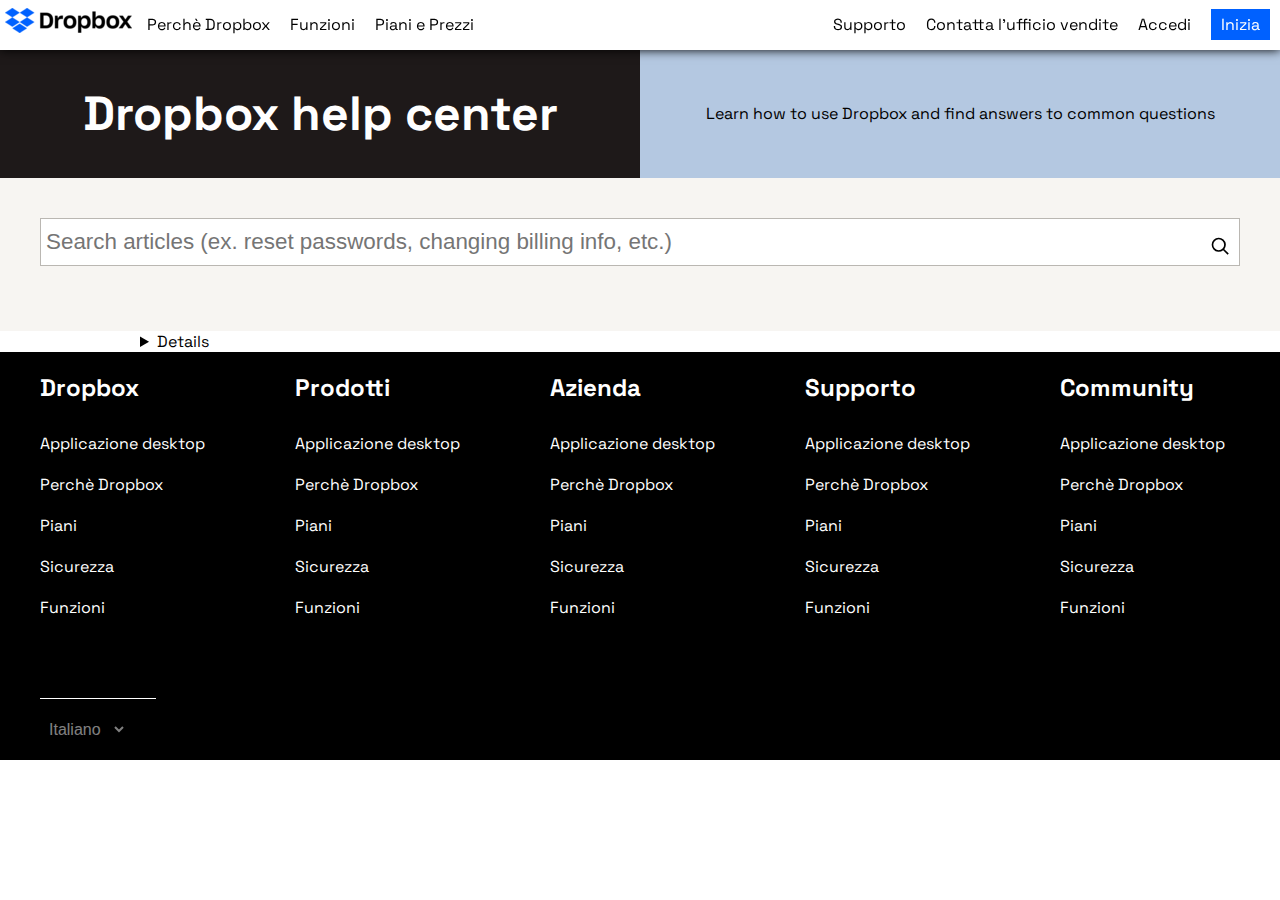
==== pages/help.html @ 16fe7fb5 "created help.html, built header and search bar" ====
<!DOCTYPE html>
<html lang="en">

<head>
    <meta charset="UTF-8">
    <meta name="viewport" content="width=device-width, initial-scale=1.0">
    <link rel="preconnect" href="https://fonts.googleapis.com">
    <link rel="preconnect" href="https://fonts.gstatic.com" crossorigin>
    <link href="https://fonts.googleapis.com/css2?family=Space+Grotesk&display=swap" rel="stylesheet">
    <link rel="stylesheet" href="https://cdnjs.cloudflare.com/ajax/libs/font-awesome/6.4.2/css/all.min.css"
        integrity="sha512-z3gLpd7yknf1YoNbCzqRKc4qyor8gaKU1qmn+CShxbuBusANI9QpRohGBreCFkKxLhei6S9CQXFEbbKuqLg0DA=="
        crossorigin="anonymous" referrerpolicy="no-referrer" />
    
    <link rel="stylesheet" href="../css/style.css">
    <title>Dropbox</title>
</head>

<body>
    <!-- header fixed -->
    <header>
        <nav class="flex j-between nav-list">
            <!-- left-side -->
            <div class="left-side-header flex align-center">
                <div>
                    <h1 class="flex content-center"><a href="../index.html"><img id="logo" src="../img/logo-small.png" alt="logo-dropbox"></a></h1>
                </div>
                <ul class="flex black-text align-center">
                    <li class="mouse-action menu">
                        <a href="../index.html">Perch&egrave; Dropbox</a>
                        <div class="submenu">
                            <ul class="submenu-list">
                                <li><a href="">Lorem ipsum dolor sit amet.</a></li>
                                <li><a href="">Lorem ipsum dolor sit amet.</a></li>
                                <li><a href="">Lorem ipsum dolor sit amet.</a></li>
                            </ul>
                        </div>
                    </li>
                    <li class="mouse-action menu">
                        <a href="">Funzioni</a>
                        <div class="submenu">
                            <ul class="submenu-list">
                                <li><a href="">Lorem ipsum dolor sit amet.</a></li>
                                <li><a href="">Lorem ipsum dolor sit amet.</a></li>
                                <li><a href="">Lorem ipsum dolor sit amet.</a></li>
                            </ul>
                        </div>
                    </li>
                    <li class="mouse-action menu">
                        <a href="">Piani e Prezzi</a>
                        <div class="submenu">
                            <ul class="submenu-list">
                                <li><a href="">Lorem ipsum dolor sit amet.</a></li>
                                <li><a href="">Lorem ipsum dolor sit amet.</a></li>
                                <li><a href="">Lorem ipsum dolor sit amet.</a></li>
                            </ul>
                        </div>
                    </li>
                </ul>
            </div>
            <!-- right-side -->
            <div class="right-side-header flex align-center">
                <ul class="flex black-text">
                    <li class="mouse-action"><a href="">Supporto</a></li>
                    <li class="mouse-action"><a href="">Contatta l'ufficio vendite</a></li>
                    <li class="mouse-action"><a href="">Accedi</a></li>
                    <li class="inizia-button"><a class="white-text" id="inizia" href="">Inizia</a></li>
                </ul>
            </div>
        </nav>
    </header>

    <main class="no-margin">
        <!-- hero -->
            <div class="help-hero flex f-wrap">
                <div class="hero-box help-center1">
                    <h1>Dropbox help center</h1>
                </div>
                <div class="hero-box help-center2">
                    <p>Learn how to use Dropbox and find answers to common questions</p>
                </div>
            </div>

        <!-- search bar 1200px -->
        <div class="beige">
            <div class="container">
                <input class="search-bar" type="search" placeholder="Search articles (ex. reset passwords, changing billing info, etc.)">
                <img class="search-icon" src="../img/search.svg" alt="search-icon">
            </div>

        </div>

        <!-- help-menu -->
        <div class="container-small">
            <section class="help-menu">
                <div></div>
                <div></div>
                <div></div>
            </section>
        </div>

        <!-- products -->
        <div class="container-small">
            <div>
                <h2></h2>
                <p></p>
            </div>
            <div class="products-container">
                <div></div>
                <div></div>
                <div></div>
                <div></div>
                <div></div>
            </div>
        </div>

        <!-- Popular articles -->
        <section>
            <div class="container-small">
                <h2></h2>
                <div></div>
                <div></div>
                <div></div>
                <div></div>
            </div>
        </section>

        <!-- top community posts -->
        <div class="container-small">
            <details></details>
        </div>

        <!-- learn more -->
        <div class="container-small">
            <div></div>
            <div></div>
            <div></div>
        </div>

    </main>
    <!-- footer -->
    <footer>
        <div class="container flex j-between">
            <ul class="footer-list">
                <li>
                    <h2 class="list-title">Dropbox</h2>
                </li>
                <li><a href="">Applicazione desktop</a></li>
                <li><a href="">Perch&egrave; Dropbox</a></li>
                <li><a href="">Piani</a></li>
                <li><a href="">Sicurezza</a></li>
                <li><a href="">Funzioni</a></li>
            </ul>
            <ul class="footer-list">
                <li>
                    <h2 class="list-title">Prodotti</h2>
                </li>
                <li><a href="">Applicazione desktop</a></li>
                <li><a href="">Perch&egrave; Dropbox</a></li>
                <li><a href="">Piani</a></li>
                <li><a href="">Sicurezza</a></li>
                <li><a href="">Funzioni</a></li>
            </ul>
            <ul class="footer-list">
                <li>
                    <h2 class="list-title">Azienda</h2>
                </li>
                <li><a href="">Applicazione desktop</a></li>
                <li><a href="">Perch&egrave; Dropbox</a></li>
                <li><a href="">Piani</a></li>
                <li><a href="">Sicurezza</a></li>
                <li><a href="">Funzioni</a></li>
            </ul>
            <ul class="footer-list">
                <li>
                    <h2 class="list-title">Supporto</h2>
                </li>
                <li><a href="">Applicazione desktop</a></li>
                <li><a href="">Perch&egrave; Dropbox</a></li>
                <li><a href="">Piani</a></li>
                <li><a href="">Sicurezza</a></li>
                <li><a href="">Funzioni</a></li>
            </ul>
            <ul class="footer-list">
                <li>
                    <h2 class="list-title">Community</h2>
                </li>
                <li><a href="">Applicazione desktop</a></li>
                <li><a href="">Perch&egrave; Dropbox</a></li>
                <li><a href="">Piani</a></li>
                <li><a href="">Sicurezza</a></li>
                <li><a href="">Funzioni</a></li>
            </ul>
        </div>
        <div class="bottom-footer container">
            <div class="line-footer"></div>
            <div>
                <i class="fa-solid fa-earth-europe"></i>
                <select name="languages" id="lang">
                    <option value="italian">Italiano</option>
                    <option value="german">Deutsch</option>
                    <option value="spanish">Espa&ntilde;ol</option>
                    <option value="french">Fran&ccedil;ais</option>
                </select>
            </div>
        </div>

    </footer>
</body>

</html>
---- css/style.css ----
/* general */
*{
    margin: 0;
    padding: 0;
    box-sizing: border-box;
    list-style: none;
    text-decoration: none;
}
:root {
    --color-light-grey: #d3d3d3;
	--color-hero:#b8d1e5;
	--color-black:#000000;
	--color-white:#ffffff;
	--color-button:#0061ff;
    --color-box-1: #A2D39B;
    --color-box-2: #61092C;
    --color-box-3: #0093CE;
    --color-box-4: #FE1D1D;
    --color-box-5: #F4F4F4;
    --color-box-6: #D50120;
    --color-box-7: #B4D0E6;
    --color-box-8: #0E2581;
    --color-box-9: #FED831;
    --button-shadow: rgba(0, 0, 0, 0.3) 0px 5px 10px;
    --brightness: brightness(85%);
}
html{
    scroll-behavior: smooth;
}
body{
    font-family: 'Space Grotesk', sans-serif;
}

.container{
    max-width: 1200px;
    margin: 0 auto;
}
.container-small{
    max-width: 1000px;
    margin: 0 auto;
}
.img{
    width: 100%;
    display: block;
}
.hero{
    background-color: var(--color-hero);
}
.blue-button{
    background-color: var(--color-button);
}
.action{
    padding: 10px 10px;
    text-align: center;
}
.black-text *{
    color: var(--color-black);
}
.white-text{
    color: var(--color-white);
}
.trial{
    background-color: var(--color-hero);
}

.box-hover:hover, .blue-button:hover, .blue-button.action:hover{
    filter: var(--brightness);
}

/* flex-utilities */
.flex{
    display: flex;
}
.j-between{
    justify-content: space-between;
}
.j-around{
    justify-content: space-around;
}

.j-center{
    justify-content: center;
}
.align-center{
    align-items: center;
}
.content-center{
    align-content: center;
}
.f-row{
    flex-direction: row;
}
.f-column{
    flex-direction: column;
}
.f-wrap{
    flex-wrap: wrap;
}
.f-end{
    justify-content: flex-end;
}

/* nav */
nav{
    position: fixed;
    width: 100%;
    z-index: 1000;
    background-color: var(--color-white);
    box-shadow: 0 0 10px var(--color-black);
    height: 50px;
}
#logo{
    padding: 5px;
}
.mouse-action, #inizia, .inizia-button{
    padding: 0px 10px;
    height: 50px;
    line-height: 50px;
}
#inizia{
    background-color: var(--color-button);
    padding: 5px 10px;
}
.mouse-action:hover{
    background-color: var(--color-light-grey);
}
#inizia:hover, .inizia-button:hover{
    background-color: var(--color-button);
}
.right-side-header .mouse-action:hover{
    border-bottom: 2px solid var(--color-black);
}

/* nav-submenu */
.menu{
    position: relative;
}
.submenu{
    position: absolute;
    left: 0;
    display: none;
    background-color: var(--color-light-grey);
    color: var(--color-black);
    min-width: 250px;
    line-height: normal;
    padding: 10px 10px;
}
.submenu-list *{
    padding: 10px 0;
}

.menu:hover .submenu{
    display: block;
}

/* hero */
.hero-position{
    position:relative;
    bottom: -80px;
}
.hero-title{
    font-size: 4.5em;
    max-width: 1000px;
    margin-bottom: 20px;
}
.hero-img-container{
    max-width: 70%;
}
.text-box{
    max-width: 30%;
    row-gap: 50px;
}
.fa-arrow-down{
    font-size: 40px;
    color: var(--color-black);
}

/* payment option */
main{
    margin-top: 100px;
}
.business-text{
    font-size: 2.7em;
}
.payment-box{
    padding: 50px 0 30px 0;
}
.payment-option{
    padding-right: 40px;
}

/* choose your plan */
.card{
    width: 30%;
    border: 1px solid var(--color-light-grey);
}
.card-padding, .padding{
    padding: 20px;
}
.plan-features, .best-features{
    padding-top: 40px;
}
.option-header, .enterprise{
    text-align: center;
    border-bottom: 1px solid var(--color-light-grey);
    padding: 10px 0;
}
.plan-type{
    font-size: 1.5em;
    padding: 0 0 30px 0;
}
.price{
    font-size: 1em;
    font-weight: bolder;
}
.light-grey{
    color: var(--color-light-grey);
    padding-top: 5px;
}
.plan-features *{
    padding-bottom: 15px;
}
.best-features *{
    padding: 5px 0;
}
.icon{
    padding-right: 5px;
}
.buy-now{
    padding: 20px 0;
}
.buy-action{
    color: var(--color-button);
    text-decoration: underline;
}
.line{
    margin-right: 80%;
    border-bottom: 1px solid var(--color-light-grey);
    padding-bottom: 30px;
}
.line-five{
    padding-left: 20%;
    border-bottom: 1px solid var(--color-light-grey);
}
.features-title{
    padding-bottom: 20px;
    font-weight: bold;
    padding-left: 10px;
}
.fa-check{
    padding: 0 5px;
    color: var(--color-button);
}
.enterprise-box{
    border: 1px solid var(--color-light-grey);
    margin-top: 50px;
}
.setup{
    max-width: 70%;
}
.setup-bis{
    max-width: 30%;
    padding-top: 10px;
}
.contact{
    padding: 10px 35px;
}
.contact-office{
    font-weight: bold;
    padding-bottom: 50px;
}
#free-trial{
    scroll-margin-top: 50px;
}

/* partner */
.dropbox-partner{
    margin: 150px 0;
}
.img-container{
    max-width: 60%;
}
.partner-text-box{
    max-width: 40%;
    padding: 60px;
}
.partner-button{
    margin: 30px 0;
}
.partner-button-text{
    border: 1px solid var(--color-black);
    padding: 10px;
    color: var(--color-black);
}
.partner-button:hover{
    box-shadow: var(--button-shadow);
    display: inline-flex;
}

/* business advantages */
.section-title{
    font-size: 2.8em;
    padding-bottom: 50px;
}
.figure-container{
    width: 100%;
}
.business-section{
    width: 30%;
    margin-bottom: 40px;
}
.section-h4{
    font-size: 1.5em;
    padding-top: 5px;
    padding-bottom: 25px;
}
.learn-more{
    margin: 100px 0 100px 0;
}
.learn-more-h2{
    font-size: 2.5em;
    max-width: 60%;
    padding-bottom: 40px;
}
.learn-more-button{
    text-decoration: underline;
    color: var(--color-button);
}

/* affiliate names */
.affiliate-names{
    width:100%; /* 17px = size scrollbar Y */
    height: calc(100vw  / 3);
}
.right-box, .center-box, .left-box{
    width: calc(100% / 3);
}
.box-setup{
    width: 50%;
    height: 50%;
}
.box-setup-five{
    width: 100%;
    height: 100%;
    margin: 0 auto;
}
.logo-box-hover{
    width: 100%;
    height: 100%;
    margin: 0 auto;
    padding: 20px;
}
.logo-img{
    width: 100%;
    filter: invert(100%) sepia(14%) saturate(7500%) hue-rotate(205deg) brightness(113%) contrast(113%);
}
.logo-img-five{
    width: 50%;
}
.logo-box{
    width: 100%;
    height: 100%;
    padding: 30px;
}
.logo-box-five{
    width: 100%;
    height: 100%;
    justify-content: space-evenly;
    align-items: flex-start;
    padding: 20px;
}
.scroll-y{
    overflow-y: scroll;
    max-height: 150px;
}

/* box colors */
/* box 1 */
.box-color-one{
    background-color: var(--color-box-1);
}
/* box 2 */
.box-color-two{
    background-color: var(--color-box-2);
}
/* box 3 */
.box-color-three{
    background-color: var(--color-box-3);
}
/* box 4 */
.box-color-four{
    background-color: var(--color-box-4);
}
/* box 5 */
.box-color-five{
    background-color: var(--color-box-5);
}
/* box 6 */
.box-color-six{
    background-color: var(--color-box-6);
}
/* box 7 */
.box-color-seven{
    background-color: var(--color-box-7);
}
/* box 8 */
.box-color-eight{
    background-color: var(--color-box-8);
}
/* box 9 */
.box-color-nine{
    background-color: var(--color-box-9);
}

/* free trial */
.trial-h2{
    font-size: 2.5em;
    font-weight: bolder;
    color: var(--color-box-2);
}
.left-box-trial{
    width: 60%;
    margin: 10%;
}
.right-box-trial{
    width: 40%;
}
.button-text{
    padding: 10px 30px;
    background-color: var(--color-white);
    color: var(--color-black);
}
.button-text:hover{
    box-shadow: var(--button-shadow);
}

/* faq section */
.faq{
    margin: 100px auto;
}
.faq-h2{
    padding-bottom: 50px;
    font-size: 2.5em;
    font-weight: bolder;
}
.border, .faq-h2{
    border-bottom: 1px solid var(--color-black);
}
.faq-list{
    padding: 30px 0;
    font-weight: bold;
}
.fa-chevron-down{
    margin-right: 20px;
}

.border p{
    margin-bottom: 10px;
}

/* footer */
footer{
    background-color: var(--color-black);
}
.footer-list{
    width: 15%;
}
.footer-list *{
    color: var(--color-white);
    padding: 10px 0;
}
.bottom-footer{
   margin-top: 70px;
   padding: 0 40px 20px 0;
}
.line-footer{
    border-bottom: 1px solid var(--color-white);
    margin-right: 90%;
    margin-bottom: 20px;
}
.fa-earth-europe{
    color: var(--color-white);
    opacity: 50%;
    margin-right: 5px;
}
#lang{
    background-color: var(--color-black);
    border: none;
    color: var(--color-white);
    font-size: 1em;
    opacity: 50%;
}


/* help page */

:root{
    --left-hero: #1E1919;
    --right-hero: #B4C8E1;
    --background: #F7F5F2;
    --border: #BAB7B2;
}
.no-margin{
    margin: 0 auto;
}
.help-hero{
    padding-top: 50px;
}
.hero-box{
    width: calc(100% / 2);
    height: 10vw;
    line-height: 10vw;
    text-align: center;
}

.help-center1{
    background-color: var(--left-hero);
    color: var(--color-white);
    font-size: 1.5em;
}
.help-center2{
    background-color: var(--right-hero);
}
.beige{
    background-color: var(--background);
}
.search-bar{
    margin: 40px 0;
    width: 100%;
    min-height: 40px;
    background-color: var(--color-white);
    font-size: 1.4em;
    border: 0.5px solid var(--border);
    padding: 10px 5px;
}

.search-icon{
    position: relative;
    left: 1170px;
    bottom: 70px;
    width: 20px;
}
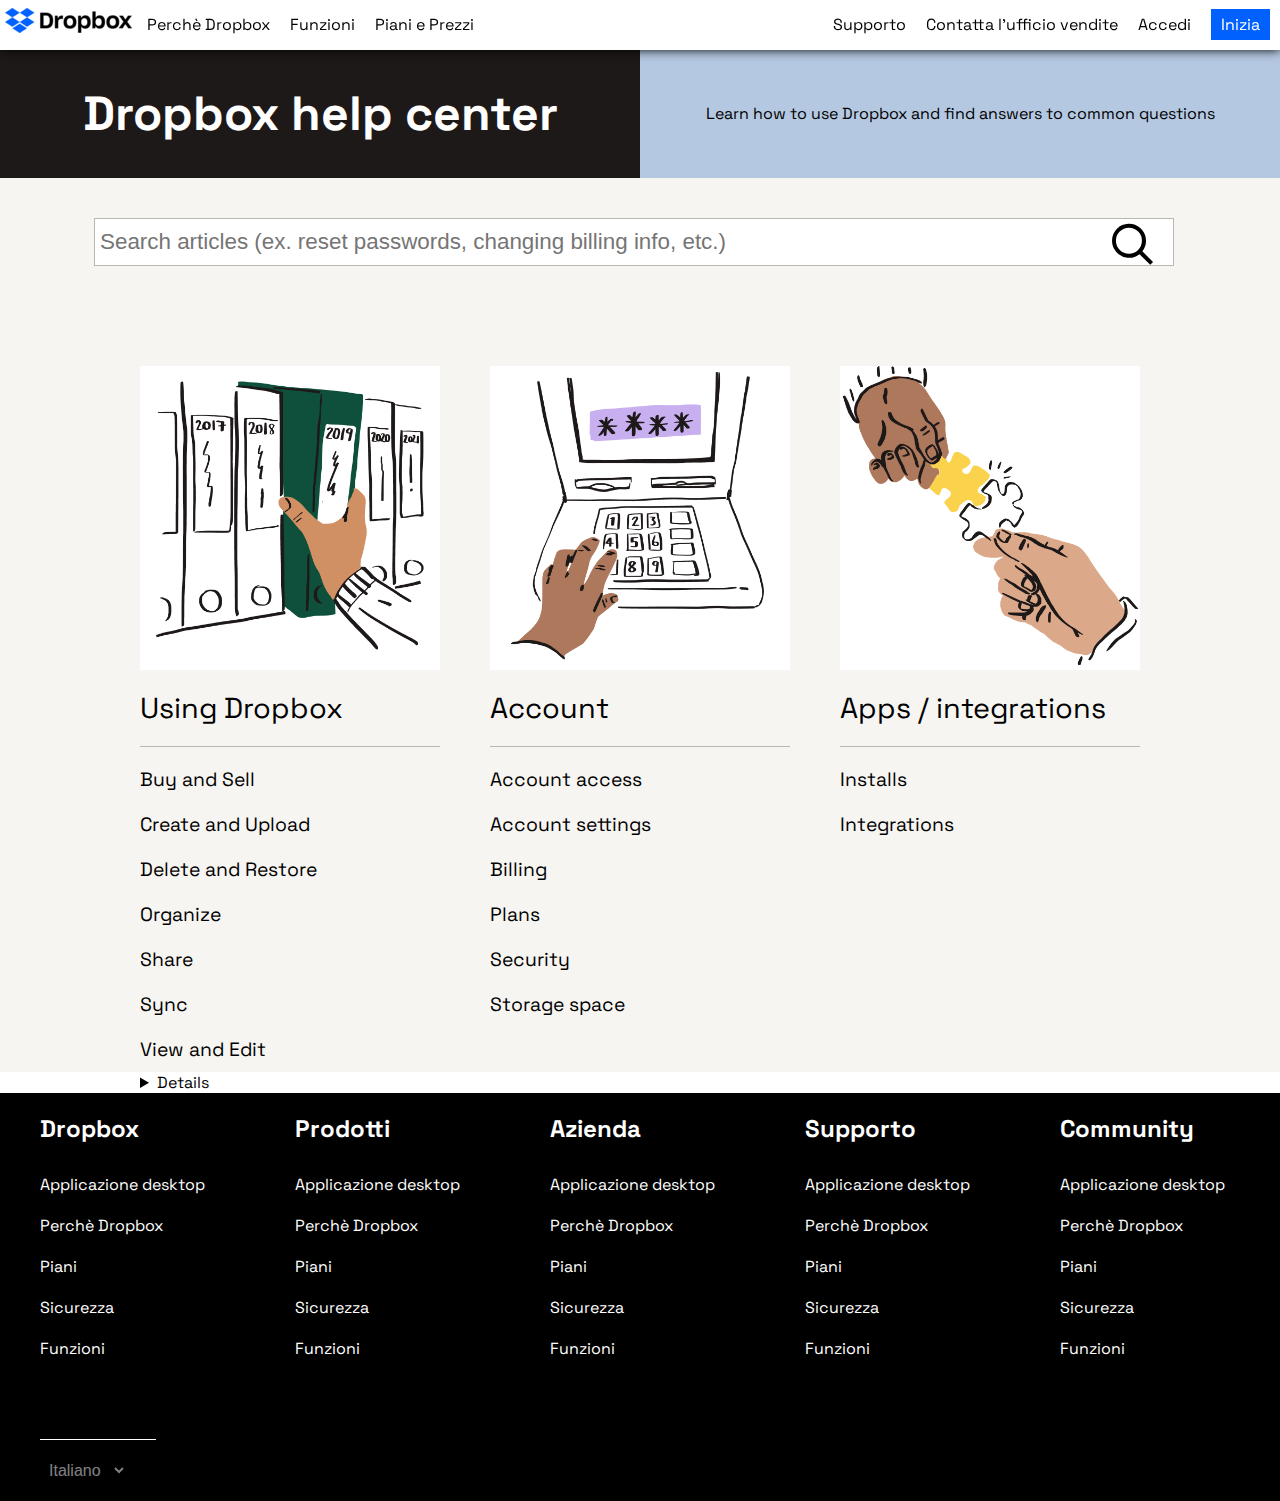
==== commit c925bd36: "added help menu section" ====
--- a/pages/help.html
+++ b/pages/help.html
@@ -82,21 +82,68 @@
 
         <!-- search bar 1200px -->
         <div class="beige">
-            <div class="container">
-                <input class="search-bar" type="search" placeholder="Search articles (ex. reset passwords, changing billing info, etc.)">
-                <img class="search-icon" src="../img/search.svg" alt="search-icon">
-            </div>
-
-        </div>
-
-        <!-- help-menu -->
-        <div class="container-small">
-            <section class="help-menu">
-                <div></div>
-                <div></div>
-                <div></div>
-            </section>
-        </div>
+            <div class="container bar flex">
+                <div class="search-bar-space">
+                    <input class="search-bar" type="search" placeholder="Search articles (ex. reset passwords, changing billing info, etc.)">
+                </div>
+                <div class="search-icon-svg flex">
+                    <img class="search-icon j-center" src="../img/search.svg" alt="search-icon">
+                </div>
+            </div>
+
+                    <!-- help-menu -->
+            <div class="container-small">
+                <section class="help-menu flex j-between">
+                    <div class="help-card">
+                        <div class="help-card-img-container">
+                            <img class="help-card-img" src="../img/files-old-.png" alt="old-files">
+                        </div>
+                        <div>
+                            <ul class="help-card-list">
+                                <li id="help-list-title">Using Dropbox</li>
+                                <li><a href="">Buy and Sell</a></li>
+                                <li><a href="">Create and Upload</a></li>
+                                <li><a href="">Delete and Restore</a></li>
+                                <li><a href="">Organize</a></li>
+                                <li><a href="">Share</a></li>
+                                <li><a href="">Sync</a></li>
+                                <li><a href="">View and Edit</a></li>
+                            </ul>
+                        </div>
+                    </div>
+                    <div class="help-card">
+                        <div class="help-card-img-container">
+                            <img class="help-card-img" src="../img/password-pin.png" alt="old-files">
+                        </div>
+                        <div>
+                            <ul class="help-card-list">
+                                <li id="help-list-title">Account</li>
+                                <li><a href="">Account access</a></li>
+                                <li><a href="">Account settings</a></li>
+                                <li><a href="">Billing</a></li>
+                                <li><a href="">Plans</a></li>
+                                <li><a href="">Security</a></li>
+                                <li><a href="">Storage space</a></li>
+                            </ul>
+                        </div>
+                    </div>
+                    <div class="help-card">
+                        <div class="help-card-img-container">
+                            <img class="help-card-img" src="../img/puzzle-connection.png" alt="old-files">
+                        </div>
+                        <div>
+                            <ul class="help-card-list">
+                                <li id="help-list-title">Apps / integrations</li>
+                                <li><a href="">Installs</a></li>
+                                <li><a href="">Integrations</a></li>
+                            </ul>
+                        </div>
+                    </div>
+                </section>
+            </div>
+        </div>
+
+
 
         <!-- products -->
         <div class="container-small">
--- a/css/style.css
+++ b/css/style.css
@@ -494,6 +494,7 @@
 
 /* help page */
 
+/* general */
 :root{
     --left-hero: #1E1919;
     --right-hero: #B4C8E1;
@@ -512,7 +513,6 @@
     line-height: 10vw;
     text-align: center;
 }
-
 .help-center1{
     background-color: var(--left-hero);
     color: var(--color-white);
@@ -521,11 +521,13 @@
 .help-center2{
     background-color: var(--right-hero);
 }
+
+/* main */
 .beige{
     background-color: var(--background);
 }
 .search-bar{
-    margin: 40px 0;
+    margin: 40px 0 100px 0;
     width: 100%;
     min-height: 40px;
     background-color: var(--color-white);
@@ -533,10 +535,39 @@
     border: 0.5px solid var(--border);
     padding: 10px 5px;
 }
-
+.search-bar-space{
+    width: 90%;
+    position: relative;
+    transform: translateX(5%);
+
+}
+.search-icon-svg{
+    width: 10%;
+    position: relative;
+    transform: translate(-10%, -15%);
+}
 .search-icon{
-    position: relative;
-    left: 1170px;
-    bottom: 70px;
-    width: 20px;
+    width: 40%;
+}
+.help-card{
+    width: 30%;
+}
+.help-card-img-container{
+    width: 100%;
+    display: block;
+    background-color: var(--color-white);
+}
+.help-card-img{
+    width: 100%;
+}
+.help-card-list *{
+    padding: 10px 0;
+    color: var(--color-black);
+    font-size: 1.1em;
+}
+#help-list-title{
+    font-size: 1.8em;
+    padding: 20px 0;
+    margin-bottom: 10px;
+    border-bottom: 1px solid var(--border);
 }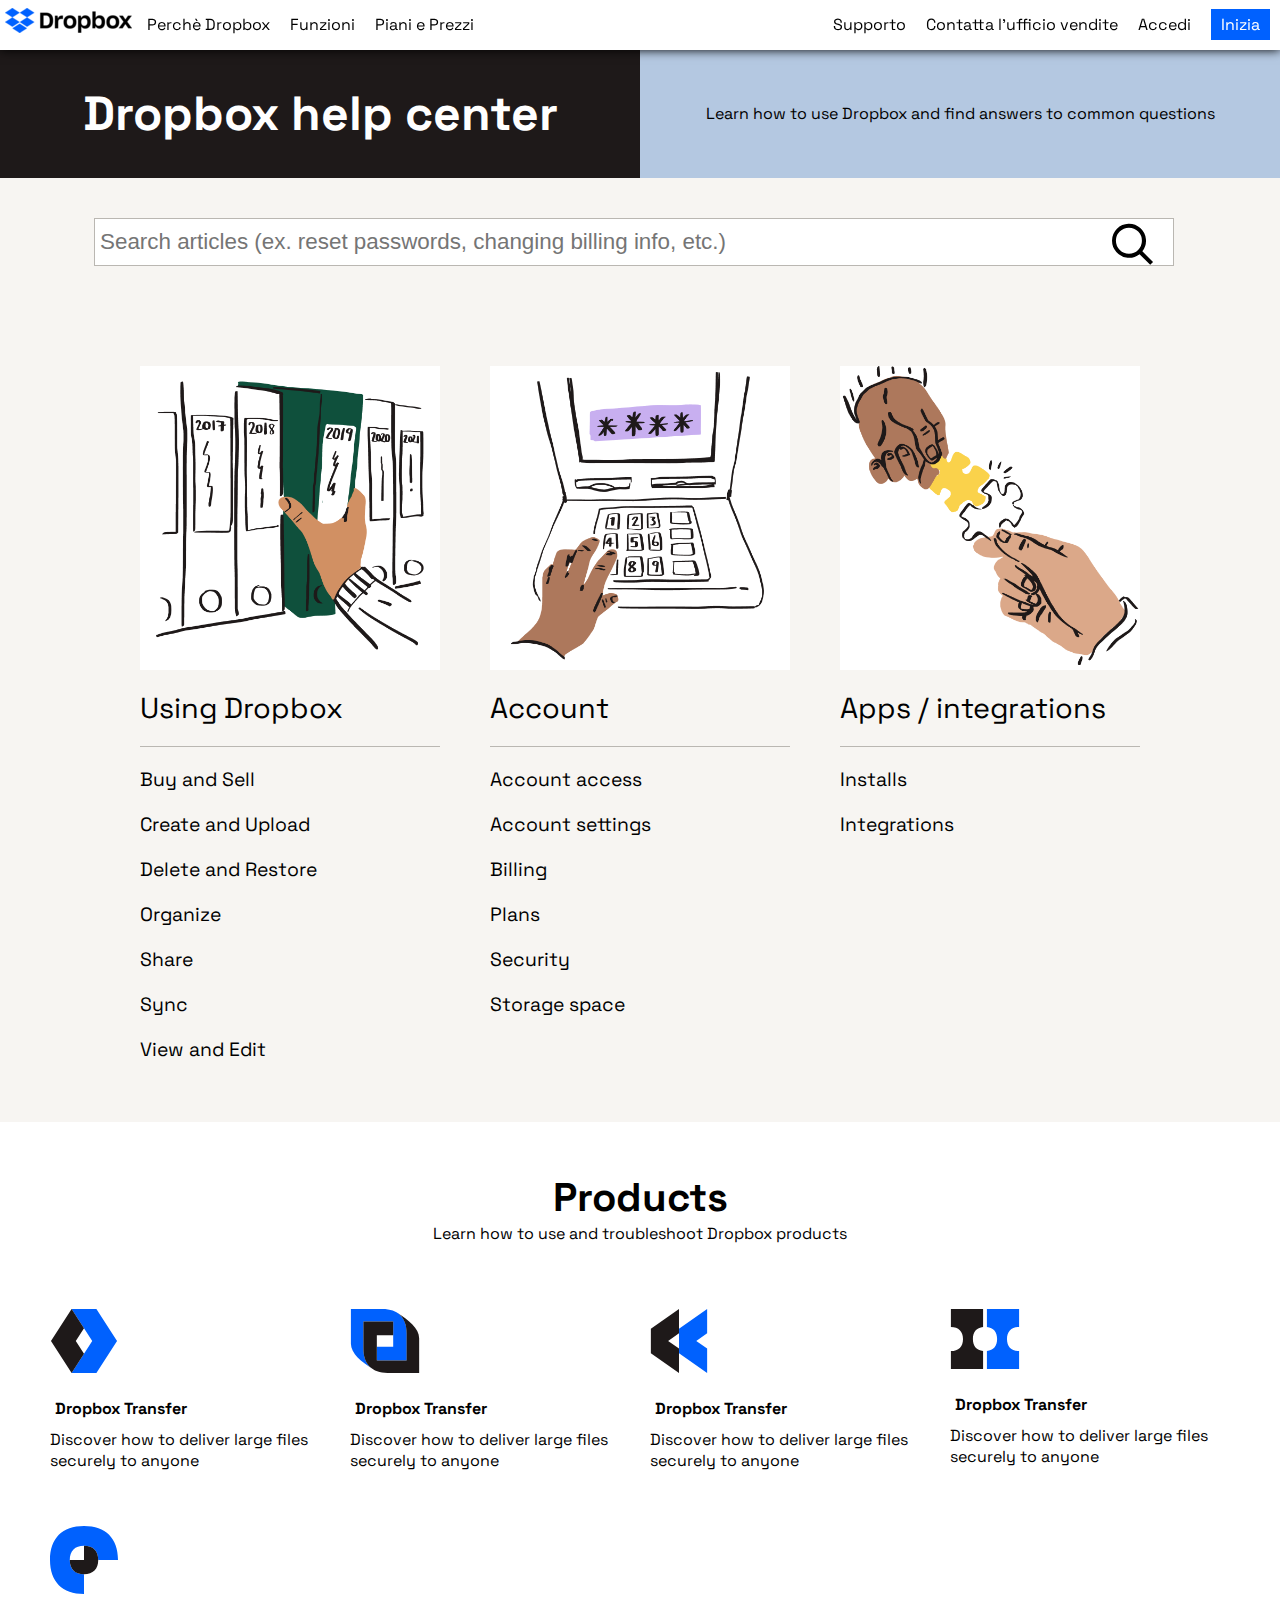
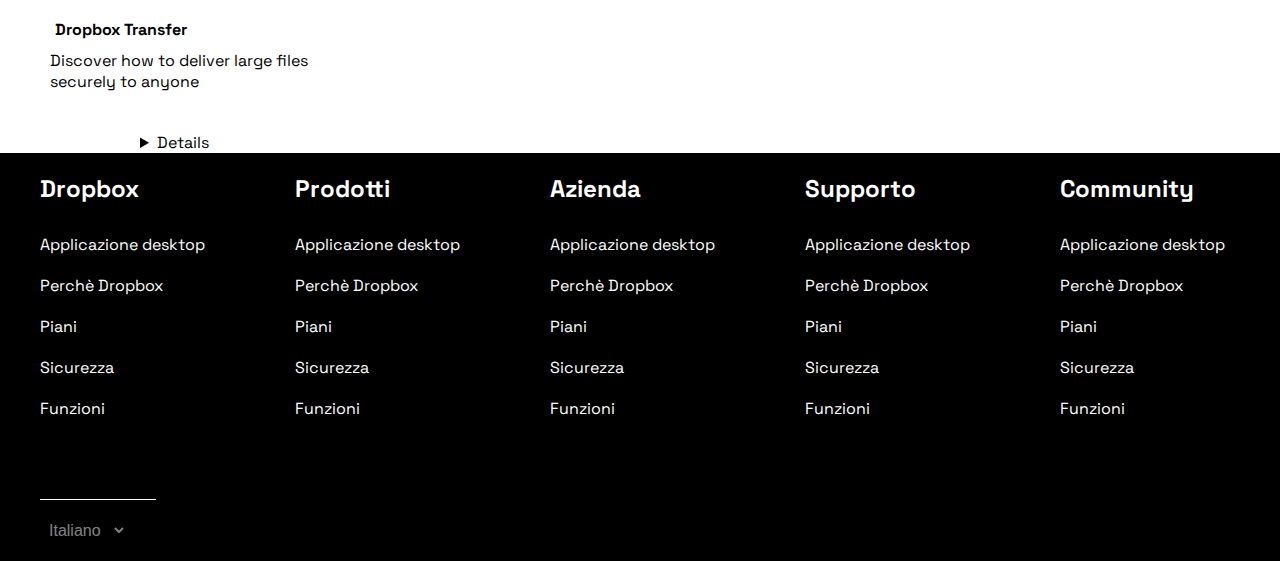
==== commit b8e59f10: "added products section" ====
--- a/pages/help.html
+++ b/pages/help.html
@@ -143,20 +143,58 @@
             </div>
         </div>
 
-
-
         <!-- products -->
-        <div class="container-small">
-            <div>
-                <h2></h2>
-                <p></p>
-            </div>
-            <div class="products-container">
-                <div></div>
-                <div></div>
-                <div></div>
-                <div></div>
-                <div></div>
+        <div class="container">
+            <div class="product-title">
+                <h2>Products</h2>
+                <p>Learn how to use and troubleshoot Dropbox products</p>
+            </div>
+            <div class="products-container flex f-wrap">
+                <div class="product-card">
+                    <div class="product-svg">
+                        <img src="../img/transfer.svg" alt="transfer-icon">
+                    </div>
+                    <div>
+                        <h4><a href="">Dropbox Transfer</a></h4>
+                        <p>Discover how to deliver large files securely to anyone</p>
+                    </div>
+                </div>
+                <div class="product-card">
+                    <div class="product-svg">
+                        <img src="../img/capture.svg" alt="transfer-icon">
+                    </div>
+                    <div>
+                        <h4><a href="">Dropbox Transfer</a></h4>
+                        <p>Discover how to deliver large files securely to anyone</p>
+                    </div>
+                </div>
+                <div class="product-card">
+                    <div class="product-svg">
+                        <img src="../img/replay.svg" alt="transfer-icon">
+                    </div>
+                    <div>
+                        <h4><a href="">Dropbox Transfer</a></h4>
+                        <p>Discover how to deliver large files securely to anyone</p>
+                    </div>
+                </div>
+                <div class="product-card">
+                    <div class="product-svg">
+                        <img src="../img/passwords.svg" alt="transfer-icon">
+                    </div>
+                    <div>
+                        <h4><a href="">Dropbox Transfer</a></h4>
+                        <p>Discover how to deliver large files securely to anyone</p>
+                    </div>
+                </div>
+                <div class="product-card">
+                    <div class="product-svg">
+                        <img src="../img/backup.svg" alt="transfer-icon">
+                    </div>
+                    <div>
+                        <h4><a href="">Dropbox Transfer</a></h4>
+                        <p>Discover how to deliver large files securely to anyone</p>
+                    </div>
+                </div>
             </div>
         </div>
 
--- a/css/style.css
+++ b/css/style.css
@@ -523,6 +523,7 @@
 }
 
 /* main */
+
 .beige{
     background-color: var(--background);
 }
@@ -552,6 +553,9 @@
 .help-card{
     width: 30%;
 }
+.help-menu{
+    padding-bottom: 50px;
+}
 .help-card-img-container{
     width: 100%;
     display: block;
@@ -570,4 +574,21 @@
     padding: 20px 0;
     margin-bottom: 10px;
     border-bottom: 1px solid var(--border);
-}+}
+
+/* product cards */
+.product-title{
+    text-align: center;
+    margin: 50px 0;
+}
+.product-title h2{
+    font-size: 2.5em;
+}
+.product-card{
+    width: 25%;
+    margin: 5px 0px 30px 0;
+}
+.product-card *{
+    padding: 5px;
+    color: var(--color-black);
+}
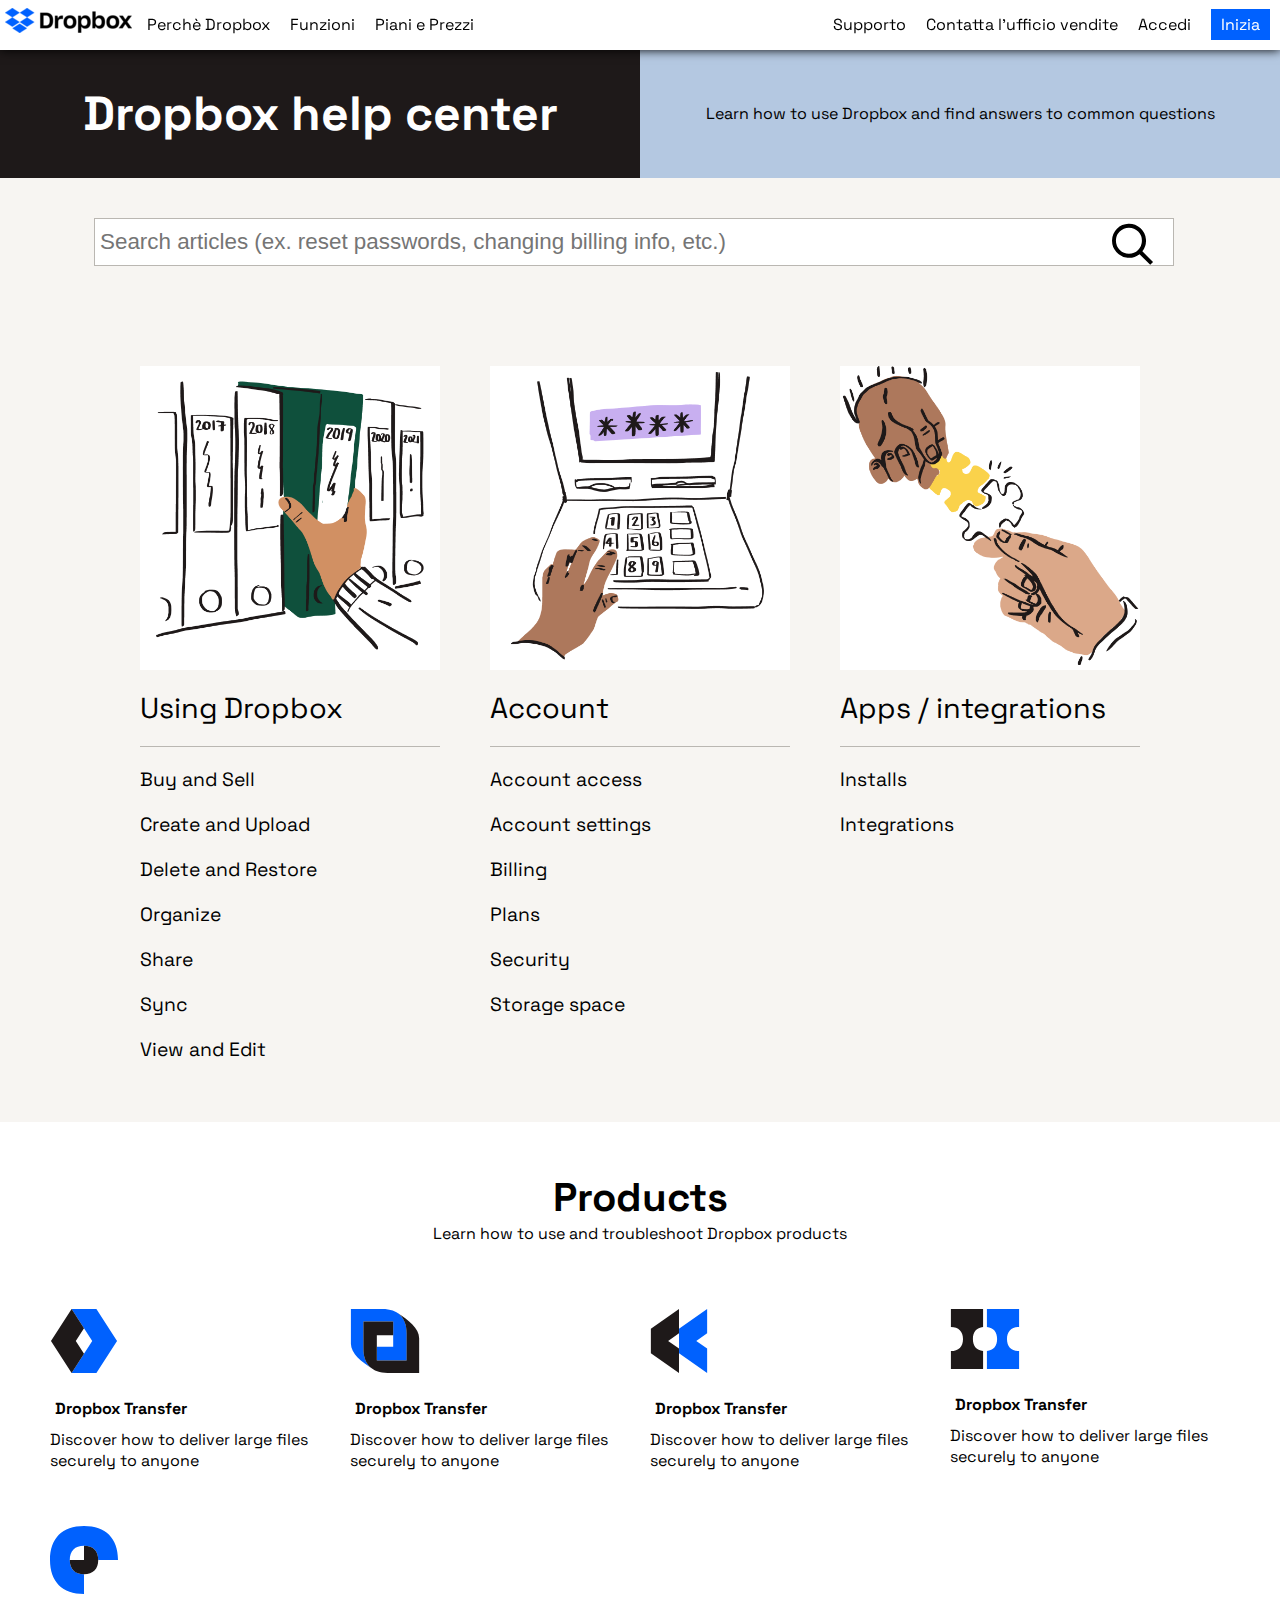
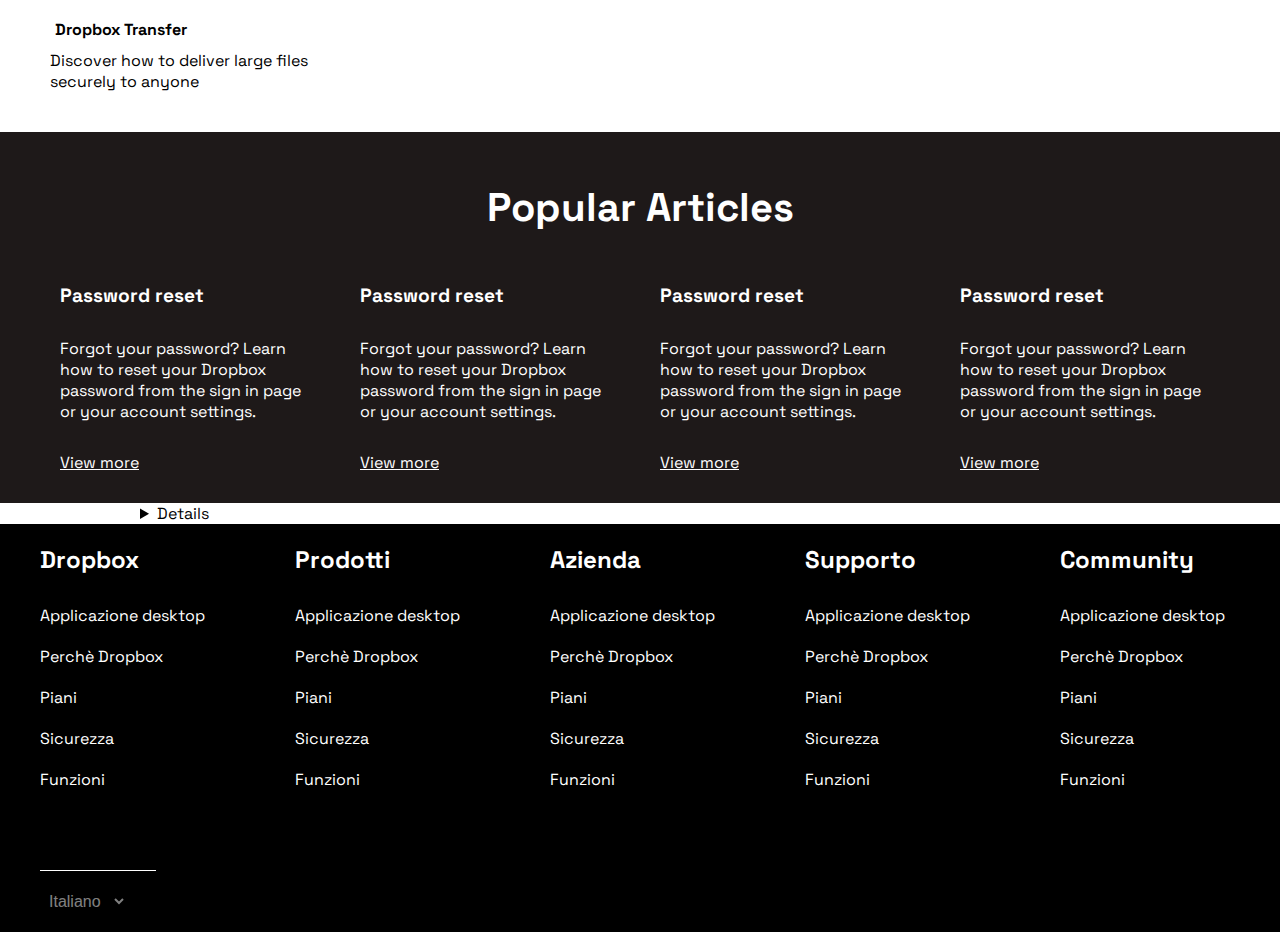
==== commit 46d26753: "added popular articles section" ====
--- a/pages/help.html
+++ b/pages/help.html
@@ -199,13 +199,31 @@
         </div>
 
         <!-- Popular articles -->
-        <section>
-            <div class="container-small">
-                <h2></h2>
-                <div></div>
-                <div></div>
-                <div></div>
-                <div></div>
+        <section class="popular-articles">
+            <div class="container">
+                <h3>Popular Articles</h3>
+                <div class="flex j-between">
+                    <div class="top-articles">
+                        <h5>Password reset</h5>
+                        <p>Forgot your password? Learn how to reset your Dropbox password from the sign in page or your account settings.</p>
+                        <p><a class="view-more" href="">View more</a></p>
+                    </div>
+                    <div class="top-articles">
+                        <h5>Password reset</h5>
+                        <p>Forgot your password? Learn how to reset your Dropbox password from the sign in page or your account settings.</p>
+                        <p><a class="view-more" href="">View more</a></p>
+                    </div>
+                    <div class="top-articles">
+                        <h5>Password reset</h5>
+                        <p>Forgot your password? Learn how to reset your Dropbox password from the sign in page or your account settings.</p>
+                        <p><a class="view-more" href="">View more</a></p>
+                    </div>
+                    <div class="top-articles">
+                        <h5>Password reset</h5>
+                        <p>Forgot your password? Learn how to reset your Dropbox password from the sign in page or your account settings.</p>
+                        <p><a class="view-more" href="">View more</a></p>
+                    </div>
+                </div>
             </div>
         </section>
 
--- a/css/style.css
+++ b/css/style.css
@@ -494,6 +494,7 @@
 
 /* help page */
 
+
 /* general */
 :root{
     --left-hero: #1E1919;
@@ -592,3 +593,31 @@
     padding: 5px;
     color: var(--color-black);
 }
+
+/* popular articles */
+.popular-articles{
+    background-color: var(--left-hero);
+    color: var(--color-white);
+}
+.articles{
+    width: 20%;
+}
+.top-articles{
+    margin: 0 20px;
+}
+.popular-articles h3{
+    font-size: 2.5em;
+    text-align: center;
+    padding: 50px 0;
+}
+.top-articles h5{
+    font-size: 1.2em;
+}
+.top-articles * {
+    margin-bottom: 30px;
+    line-height: normal;
+}
+.view-more{
+    color: var(--color-white);
+    text-decoration: underline;
+}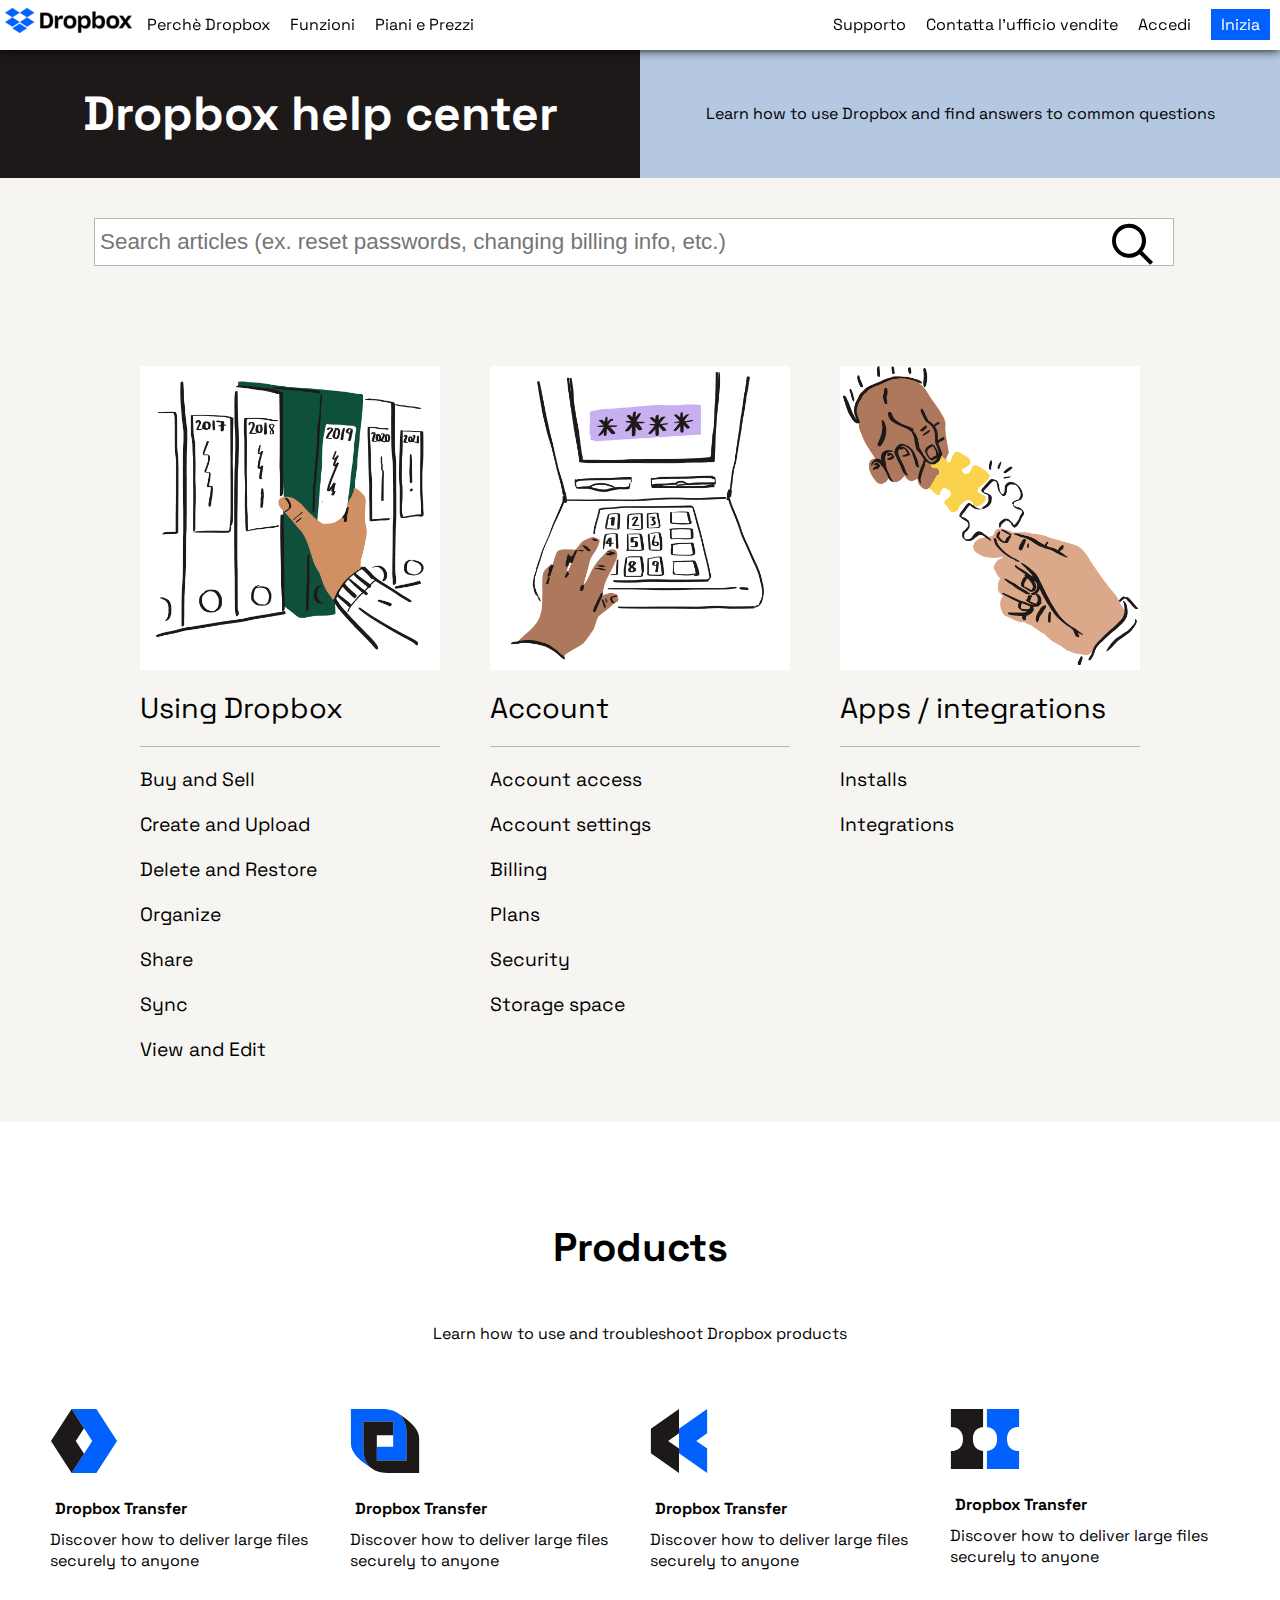
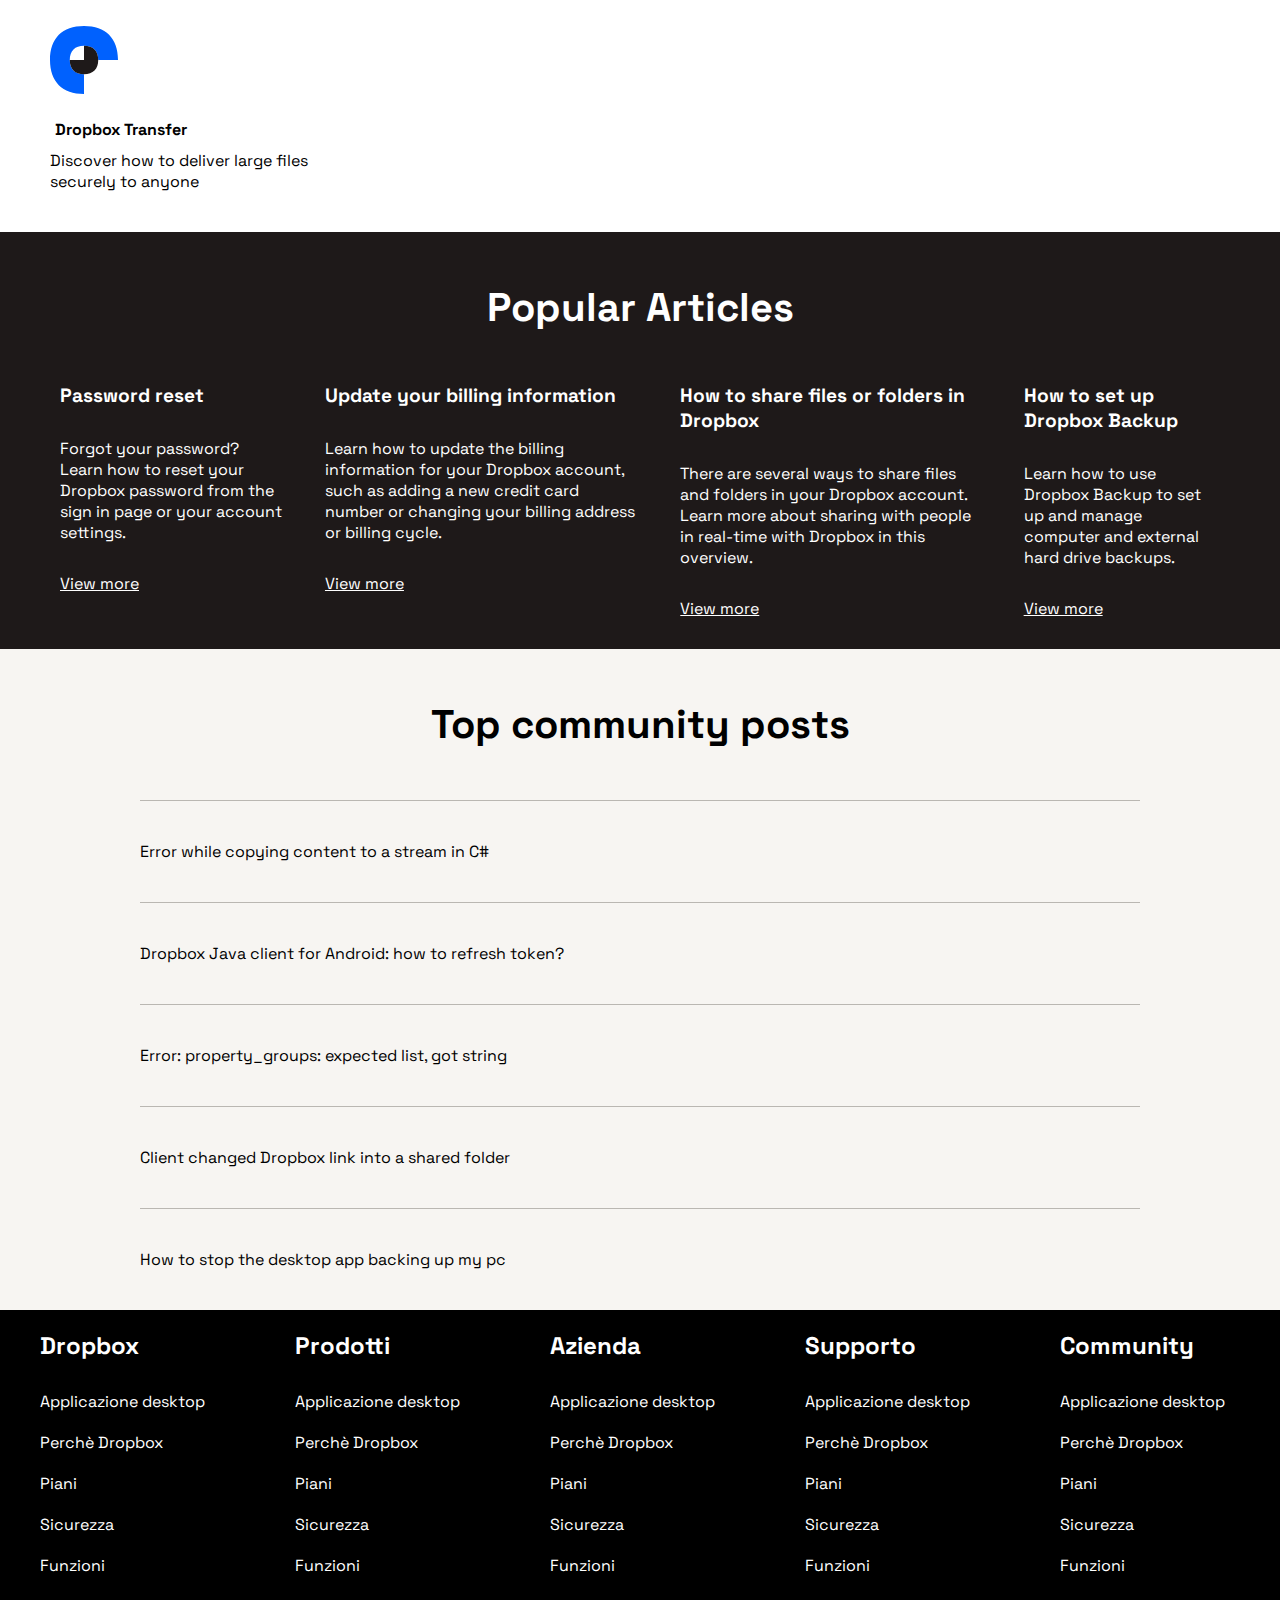
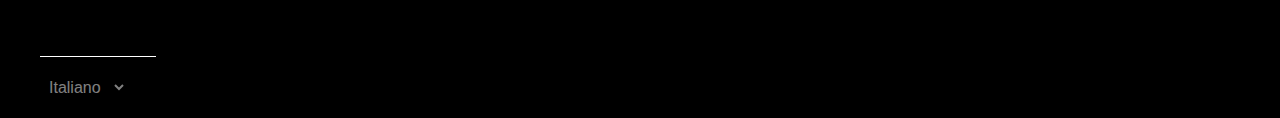
==== commit 95824672: "created top-posts,yet to insert animation" ====
--- a/pages/help.html
+++ b/pages/help.html
@@ -146,7 +146,7 @@
         <!-- products -->
         <div class="container">
             <div class="product-title">
-                <h2>Products</h2>
+                <h2 class="section-title">Products</h2>
                 <p>Learn how to use and troubleshoot Dropbox products</p>
             </div>
             <div class="products-container flex f-wrap">
@@ -201,7 +201,7 @@
         <!-- Popular articles -->
         <section class="popular-articles">
             <div class="container">
-                <h3>Popular Articles</h3>
+                <h2 class="section-title">Popular Articles</h2>
                 <div class="flex j-between">
                     <div class="top-articles">
                         <h5>Password reset</h5>
@@ -209,18 +209,18 @@
                         <p><a class="view-more" href="">View more</a></p>
                     </div>
                     <div class="top-articles">
-                        <h5>Password reset</h5>
-                        <p>Forgot your password? Learn how to reset your Dropbox password from the sign in page or your account settings.</p>
+                        <h5>Update your billing information</h5>
+                        <p>Learn how to update the billing information for your Dropbox account, such as adding a new credit card number or changing your billing address or billing cycle.</p>
                         <p><a class="view-more" href="">View more</a></p>
                     </div>
                     <div class="top-articles">
-                        <h5>Password reset</h5>
-                        <p>Forgot your password? Learn how to reset your Dropbox password from the sign in page or your account settings.</p>
+                        <h5>How to share files or folders in Dropbox</h5>
+                        <p>There are several ways to share files and folders in your Dropbox account. Learn more about sharing with people in real-time with Dropbox in this overview.</p>
                         <p><a class="view-more" href="">View more</a></p>
                     </div>
                     <div class="top-articles">
-                        <h5>Password reset</h5>
-                        <p>Forgot your password? Learn how to reset your Dropbox password from the sign in page or your account settings.</p>
+                        <h5>How to set up Dropbox Backup</h5>
+                        <p>Learn how to use Dropbox Backup to set up and manage computer and external hard drive backups.</p>
                         <p><a class="view-more" href="">View more</a></p>
                     </div>
                 </div>
@@ -228,10 +228,31 @@
         </section>
 
         <!-- top community posts -->
-        <div class="container-small">
-            <details></details>
-        </div>
-
+        <section class="beige">
+            <div class="container-small">
+                <h2 class="section-title">Top community posts</h2>
+                <details class="top-posts">
+                    <summary>Error while copying content to a stream in C#</summary>
+                    <p>updated by: Rephoto 5 days ago</p>
+                </details>
+                <details class="top-posts">
+                    <summary>Dropbox Java client for Android: how to refresh token?</summary>
+                    <p>updated by: baltasarq 11 days ago</p>
+                </details>
+                <details class="top-posts">
+                    <summary>Error: property_groups: expected list, got string</summary>
+                    <p>updated by: toki4004 5 days ago</p>
+                </details>
+                <details class="top-posts">
+                    <summary>Client changed Dropbox link into a shared folder</summary>
+                    <p>updated by: Ronb988 11 days ago</p>
+                </details>
+                <details class="top-posts">
+                    <summary>How to stop the desktop app backing up my pc</summary>
+                    <p>updated by: Regc 12 days ago</p>
+                </details>
+            </div>
+        </section>
         <!-- learn more -->
         <div class="container-small">
             <div></div>
--- a/css/style.css
+++ b/css/style.css
@@ -523,6 +523,12 @@
     background-color: var(--right-hero);
 }
 
+.section-title{
+    font-size: 2.5em;
+    text-align: center;
+    padding: 50px 0;
+}
+
 /* main */
 
 .beige{
@@ -605,11 +611,6 @@
 .top-articles{
     margin: 0 20px;
 }
-.popular-articles h3{
-    font-size: 2.5em;
-    text-align: center;
-    padding: 50px 0;
-}
 .top-articles h5{
     font-size: 1.2em;
 }
@@ -620,4 +621,13 @@
 .view-more{
     color: var(--color-white);
     text-decoration: underline;
+}
+
+/* top community posts */
+.top-posts{
+    padding: 40px 0;
+    border-top: 1px solid var(--border);
+}
+.top-posts p{
+    font-size: 0.8em;
 }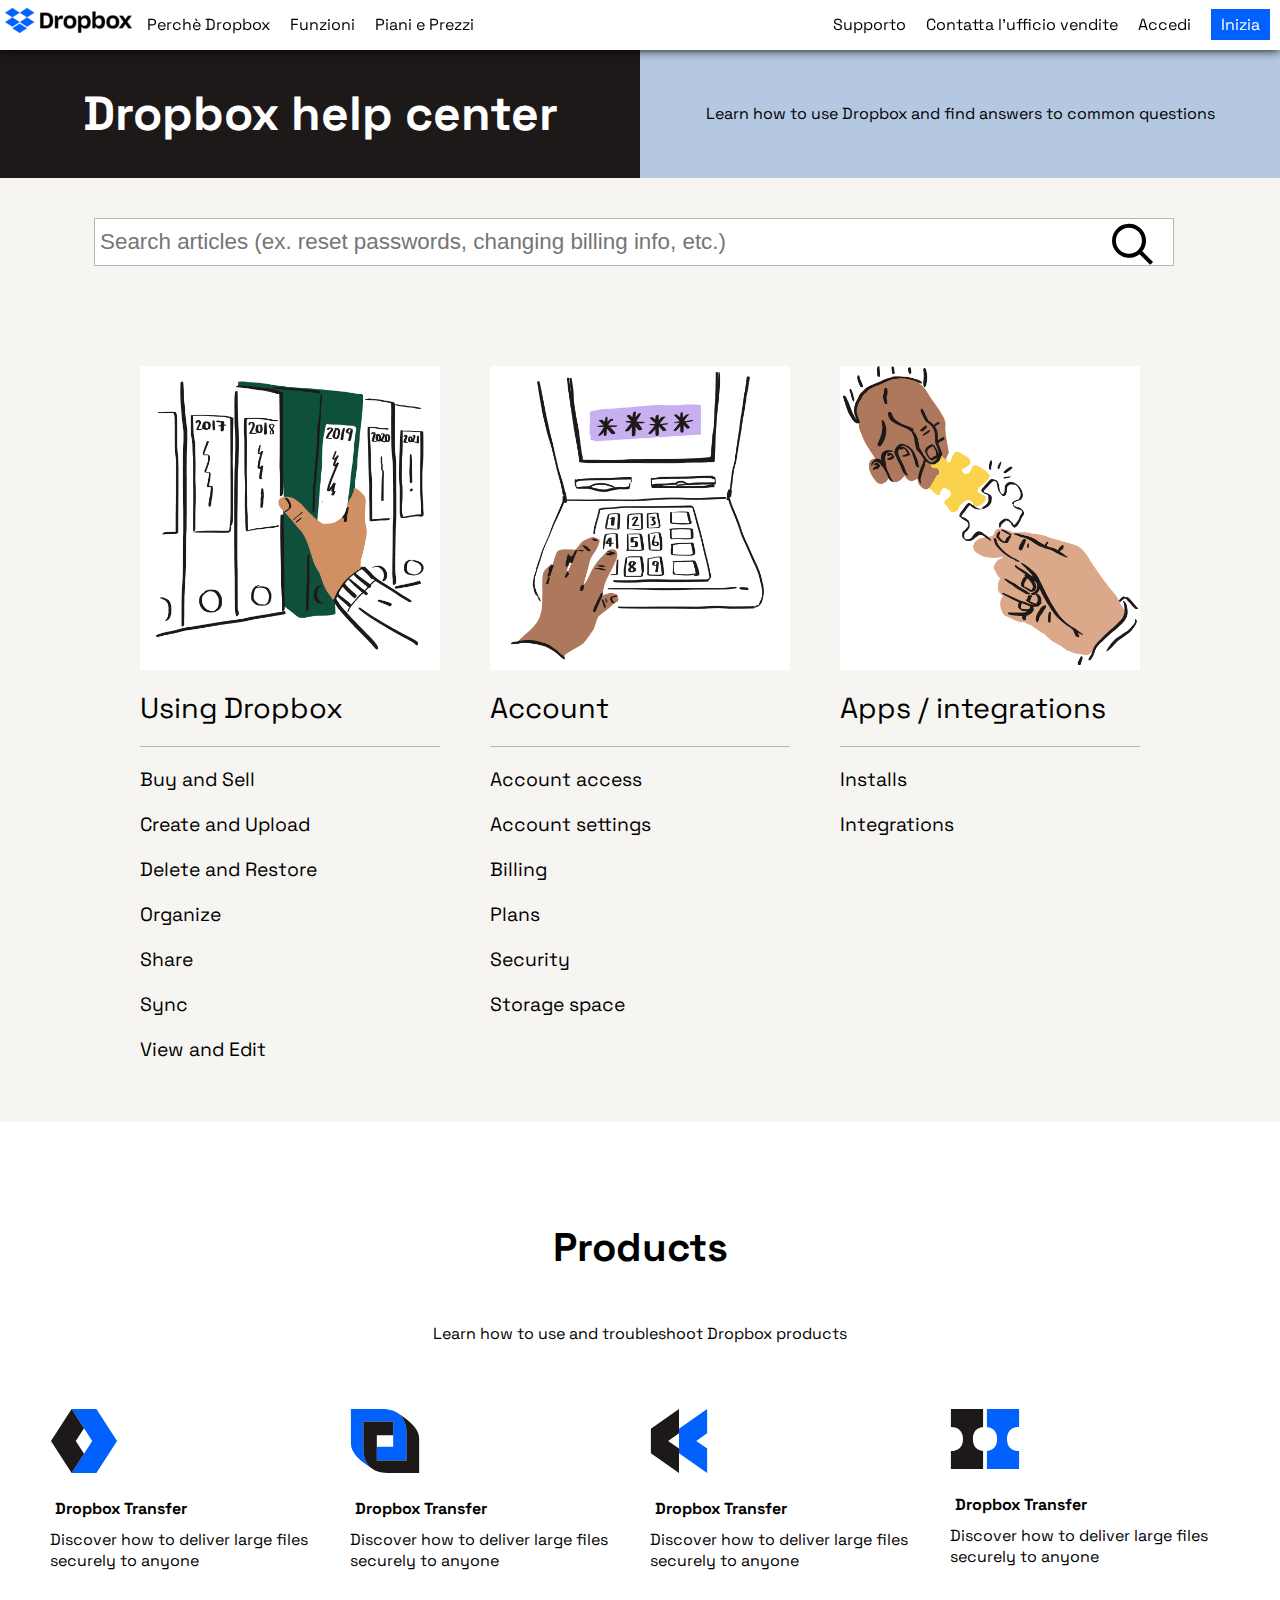
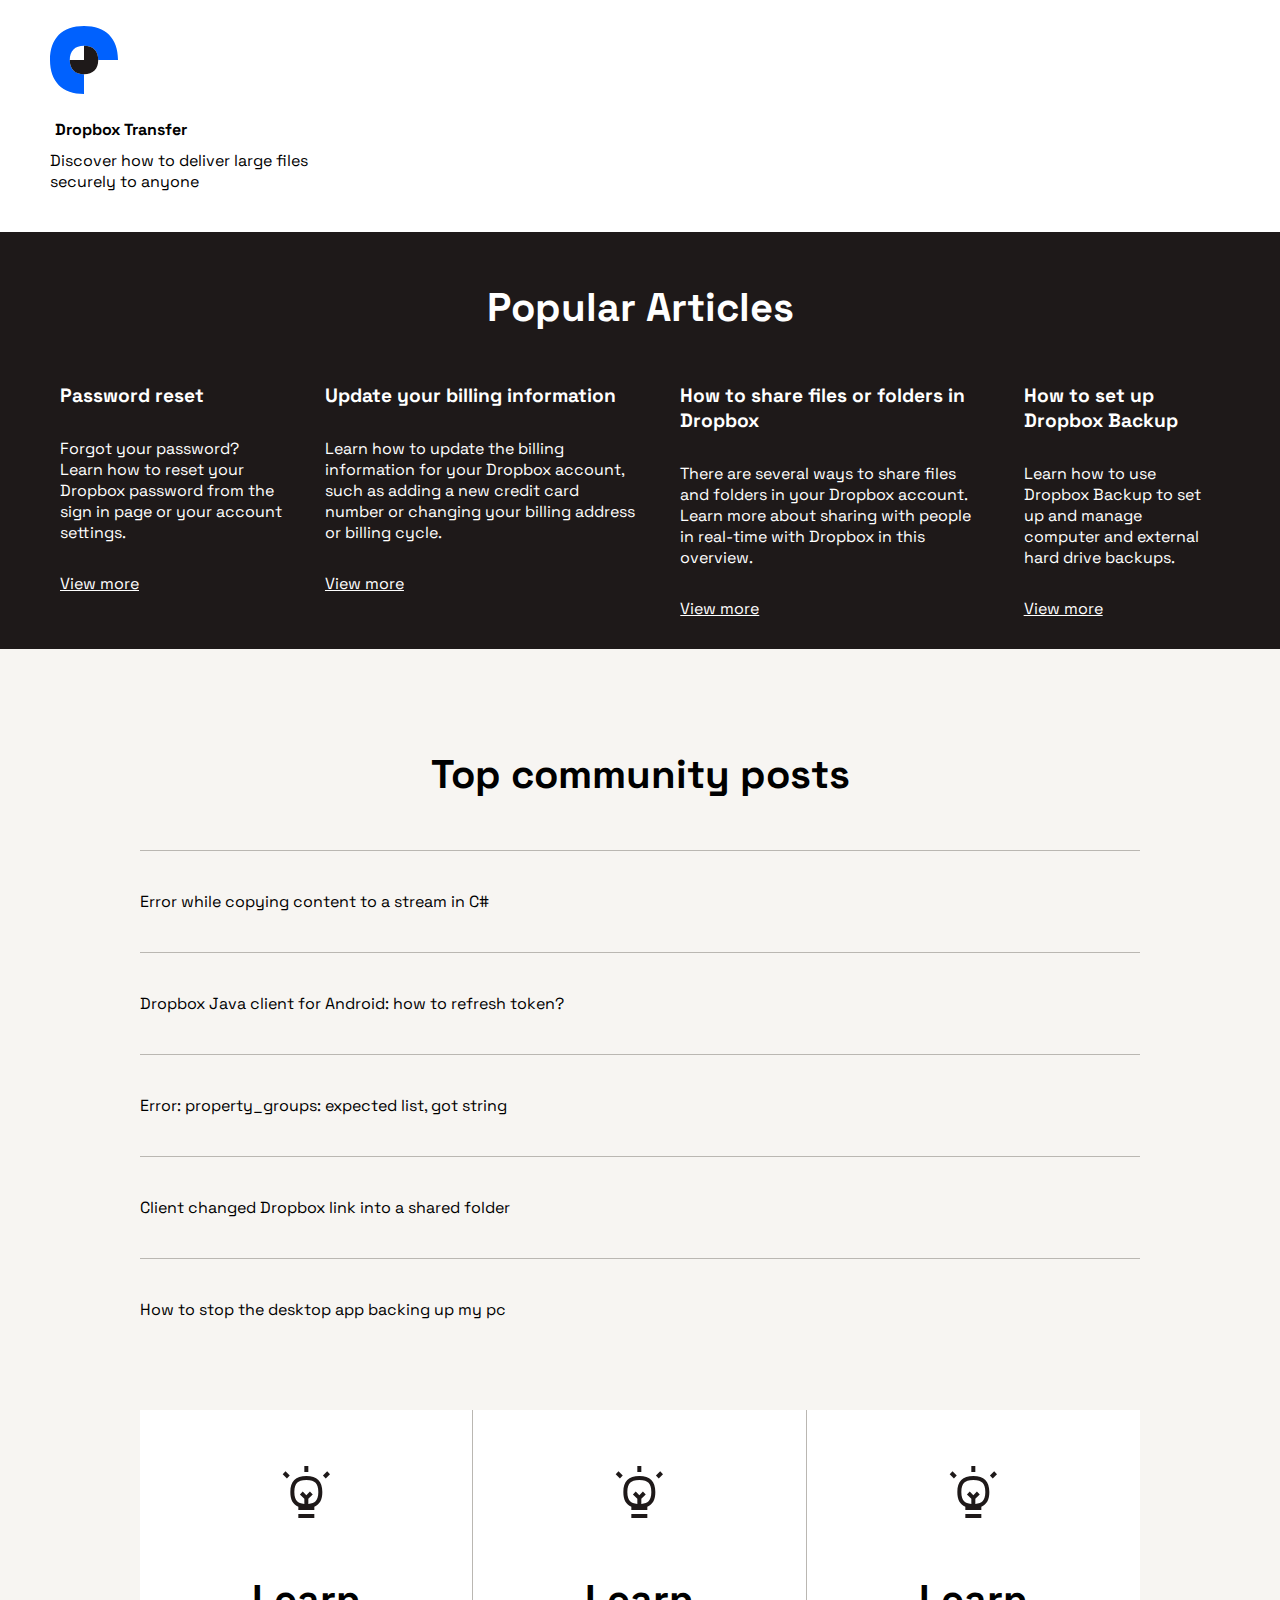
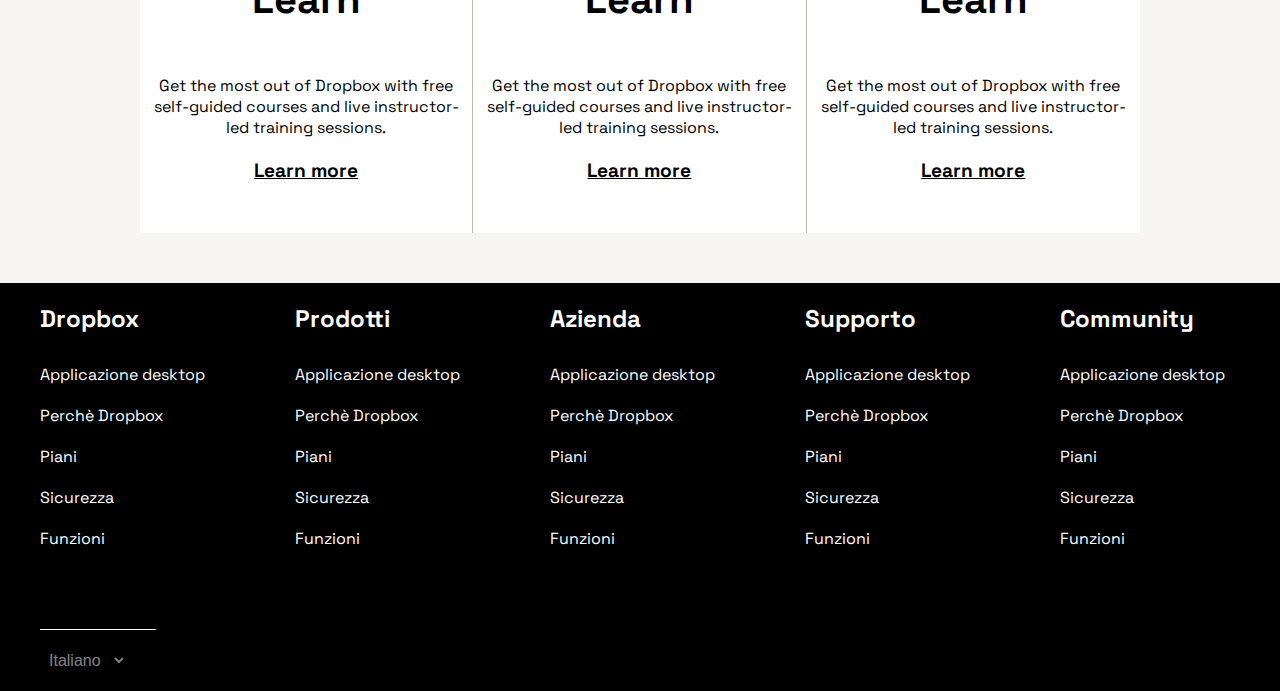
==== commit 096f1b6d: "added learn more section" ====
--- a/pages/help.html
+++ b/pages/help.html
@@ -228,7 +228,7 @@
         </section>
 
         <!-- top community posts -->
-        <section class="beige">
+        <section class="beige community">
             <div class="container-small">
                 <h2 class="section-title">Top community posts</h2>
                 <details class="top-posts">
@@ -253,13 +253,42 @@
                 </details>
             </div>
         </section>
+
         <!-- learn more -->
-        <div class="container-small">
-            <div></div>
-            <div></div>
-            <div></div>
-        </div>
-
+        <section class="beige section-learn">
+            <div class="container-small flex">
+                <div class="learn-more-section">
+                    <div class="learn-more-img-container flex j-center align-center">
+                        <img class="lear-more-img" src="../img/Lightbulb.svg" alt="lightbulb">
+                    </div>
+                    <div class="paragraph">
+                        <h2 class="section-title">Learn</h2>
+                        <p>Get the most out of Dropbox with free self-guided courses and live instructor-led training sessions.</p>
+                        <p class="learn-more-p"><a class="learn-more-a" href="">Learn more</a></p>
+                    </div>
+                </div>
+                <div class="learn-more-section">
+                    <div class="learn-more-img-container flex j-center align-center">
+                        <img class="lear-more-img" src="../img/Lightbulb.svg" alt="lightbulb">
+                    </div>
+                    <div class="paragraph">
+                        <h2 class="section-title">Learn</h2>
+                        <p>Get the most out of Dropbox with free self-guided courses and live instructor-led training sessions.</p>
+                        <p class="learn-more-p"><a class="learn-more-a" href="">Learn more</a></p>
+                    </div>
+                </div>
+                <div class="learn-more-section no-border">
+                    <div class="learn-more-img-container flex j-center align-center">
+                        <img class="lear-more-img" src="../img/Lightbulb.svg" alt="lightbulb">
+                    </div>
+                    <div class="paragraph">
+                        <h2 class="section-title">Learn</h2>
+                        <p>Get the most out of Dropbox with free self-guided courses and live instructor-led training sessions.</p>
+                        <p class="learn-more-p"><a class="learn-more-a" href="">Learn more</a></p>
+                    </div>
+                </div>
+            </div>
+        </section>
     </main>
     <!-- footer -->
     <footer>
--- a/css/style.css
+++ b/css/style.css
@@ -630,4 +630,41 @@
 }
 .top-posts p{
     font-size: 0.8em;
+}
+
+.beige.community{
+    padding: 50px 0;
+}
+
+/* learn-more */
+.beige.section-learn{
+    padding-bottom: 50px;
+}
+.learn-more-section{
+    width: calc(100% / 3);
+    background-color: var(--color-white);
+    padding: 50px 0;
+    border-right: 1px solid var(--border);
+}
+.learn-more-img{
+    width: 100%;
+}
+.paragraph{
+    padding: 0 5px;
+}
+.paragraph p{
+    text-align: center;
+}
+.learn-more-p{
+    font-size: 1.2em;
+    padding-top: 20px;
+    text-align: center;
+    text-decoration: underline;
+    font-weight: bold;
+}
+.learn-more-a{
+    color: var(--color-black);
+}
+.learn-more-section.no-border{
+    border: none;
 }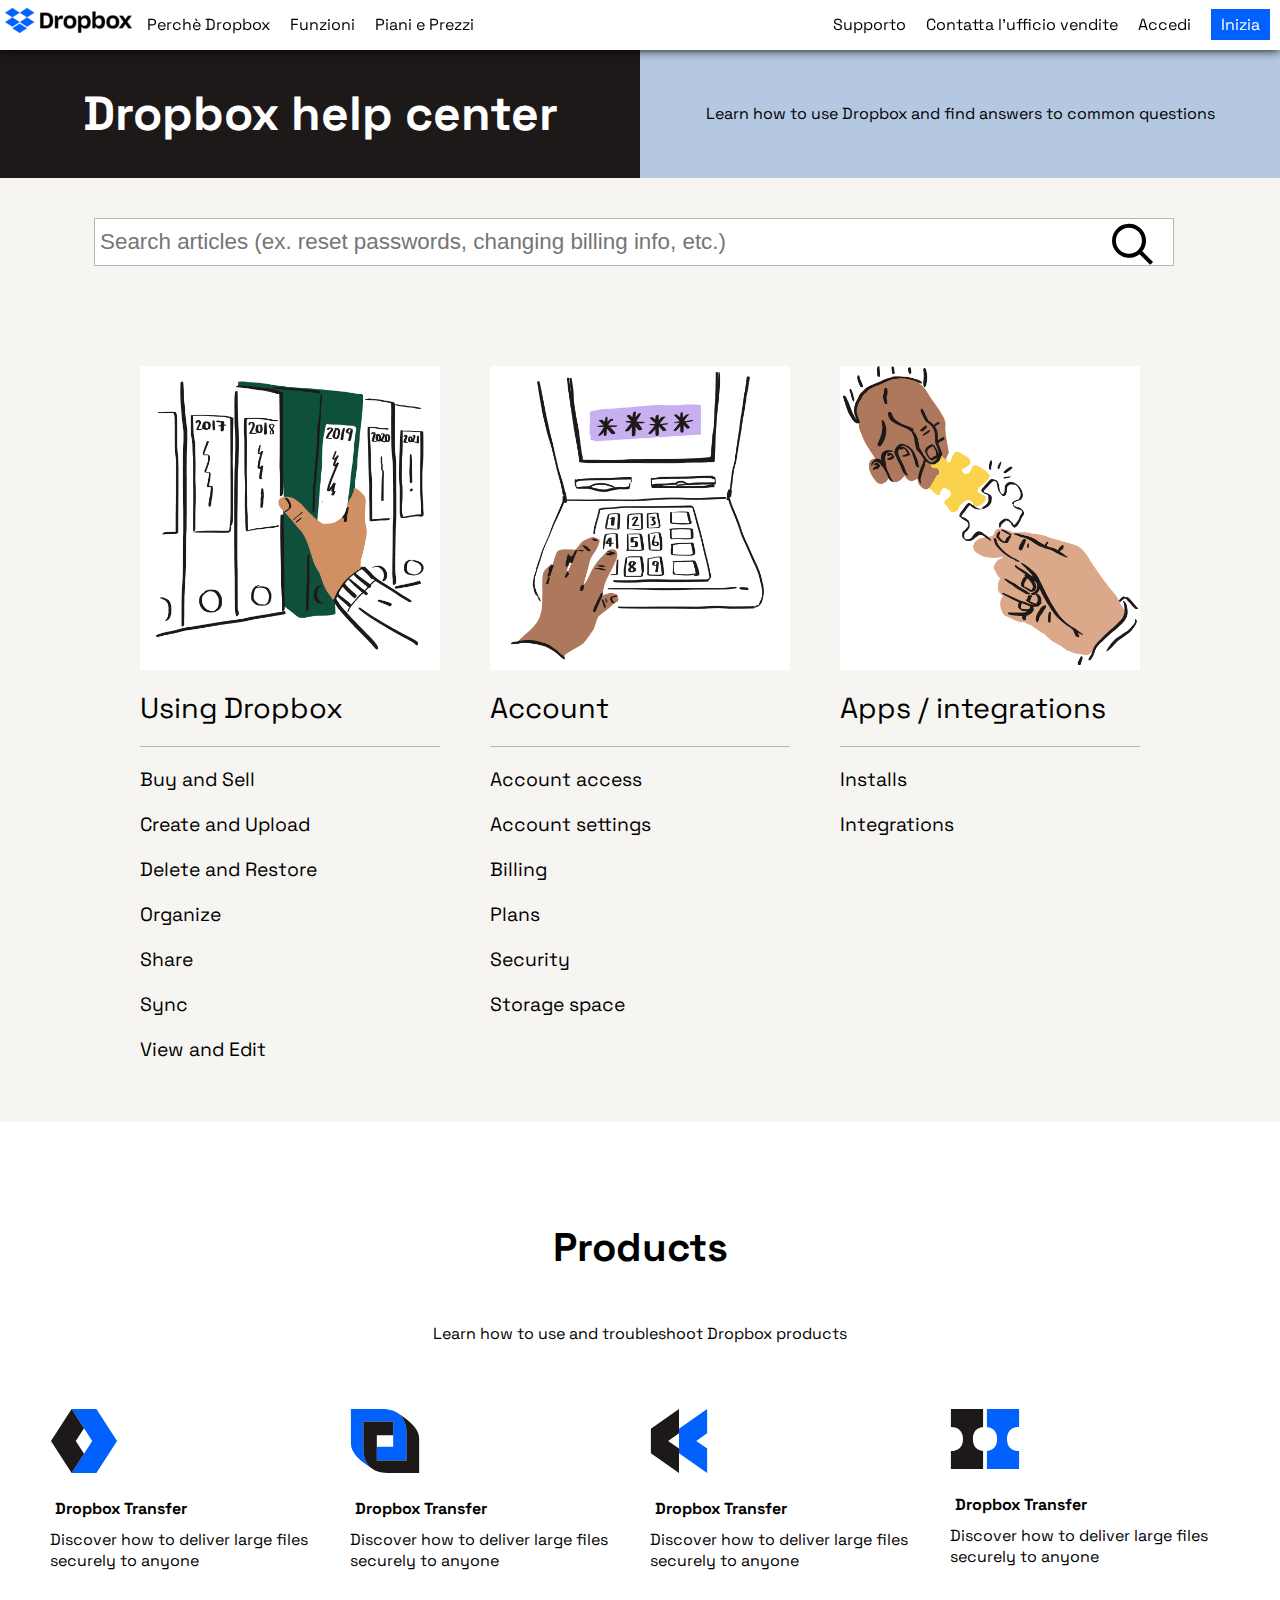
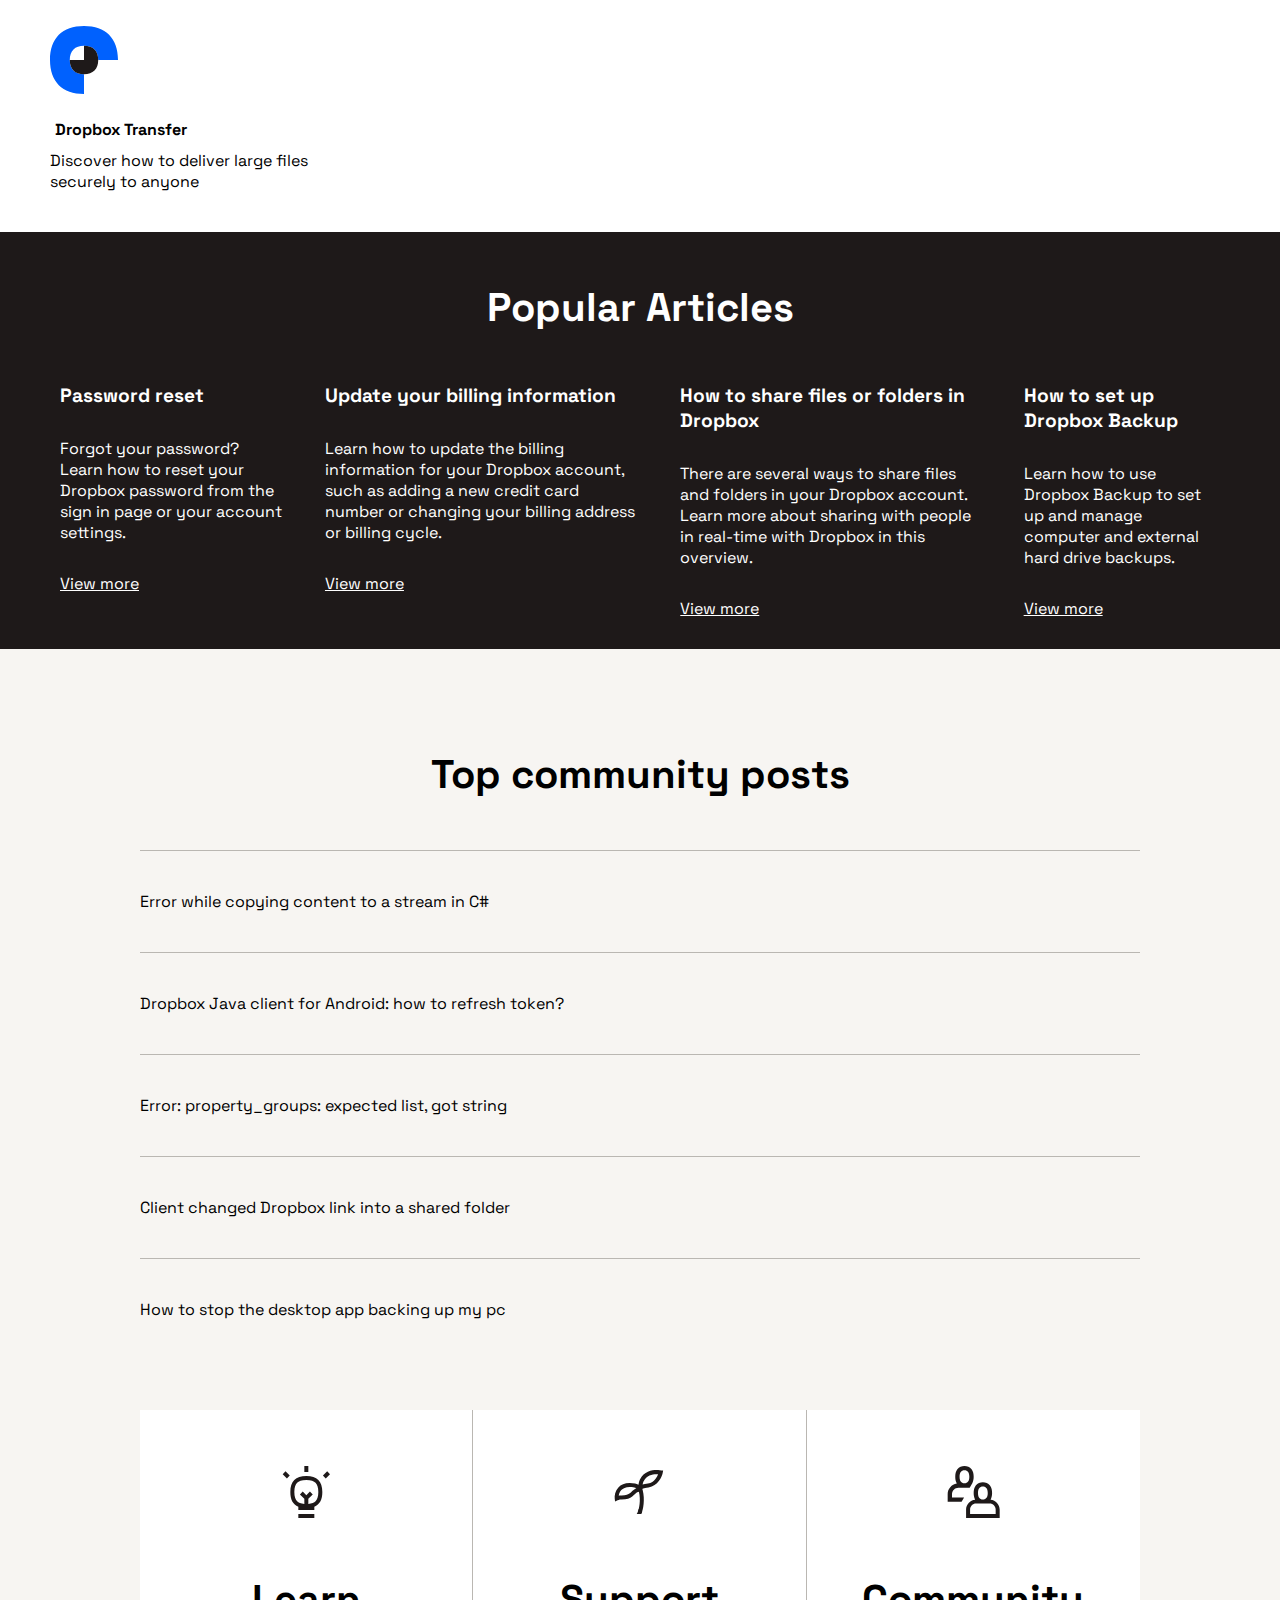
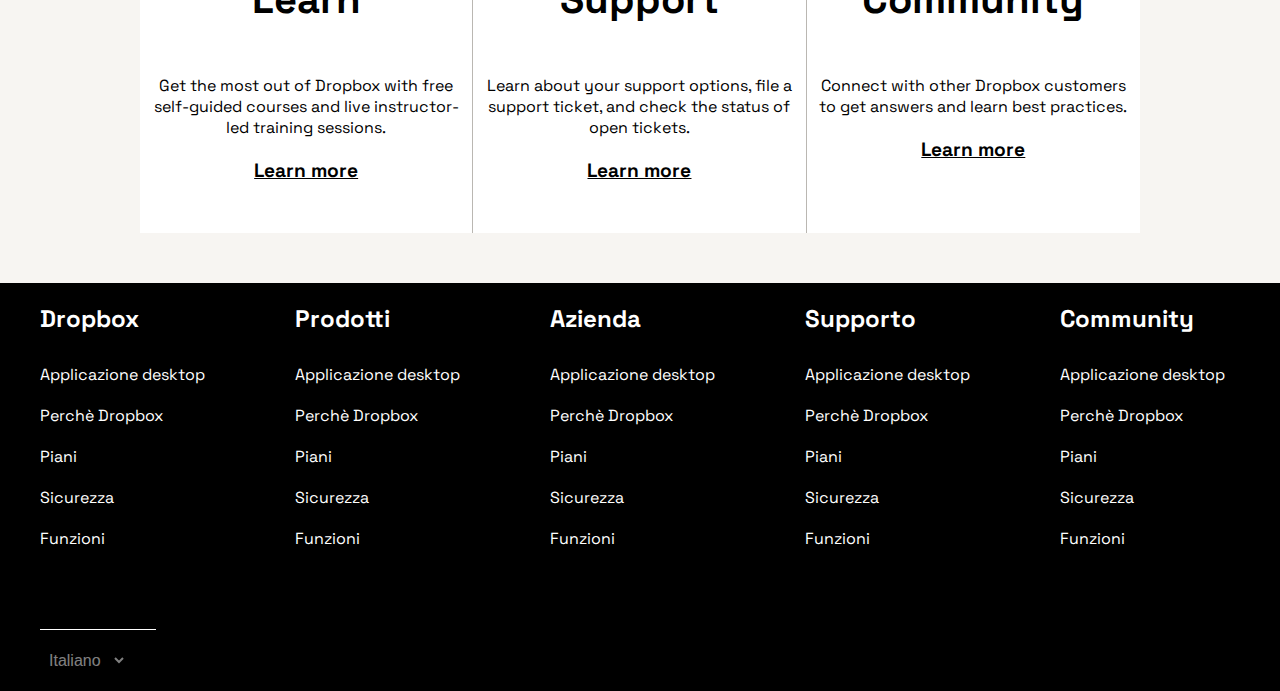
==== commit 5de0563d: "added text learn-more" ====
--- a/pages/help.html
+++ b/pages/help.html
@@ -269,21 +269,21 @@
                 </div>
                 <div class="learn-more-section">
                     <div class="learn-more-img-container flex j-center align-center">
-                        <img class="lear-more-img" src="../img/Lightbulb.svg" alt="lightbulb">
+                        <img class="lear-more-img" src="../img/Sprout.svg" alt="lightbulb">
                     </div>
                     <div class="paragraph">
-                        <h2 class="section-title">Learn</h2>
-                        <p>Get the most out of Dropbox with free self-guided courses and live instructor-led training sessions.</p>
+                        <h2 class="section-title">Support</h2>
+                        <p>Learn about your support options, file a support ticket, and check the status of open tickets.</p>
                         <p class="learn-more-p"><a class="learn-more-a" href="">Learn more</a></p>
                     </div>
                 </div>
                 <div class="learn-more-section no-border">
                     <div class="learn-more-img-container flex j-center align-center">
-                        <img class="lear-more-img" src="../img/Lightbulb.svg" alt="lightbulb">
+                        <img class="lear-more-img" src="../img/PersonMultiple.svg" alt="lightbulb">
                     </div>
                     <div class="paragraph">
-                        <h2 class="section-title">Learn</h2>
-                        <p>Get the most out of Dropbox with free self-guided courses and live instructor-led training sessions.</p>
+                        <h2 class="section-title">Community</h2>
+                        <p>Connect with other Dropbox customers to get answers and learn best practices.</p>
                         <p class="learn-more-p"><a class="learn-more-a" href="">Learn more</a></p>
                     </div>
                 </div>
